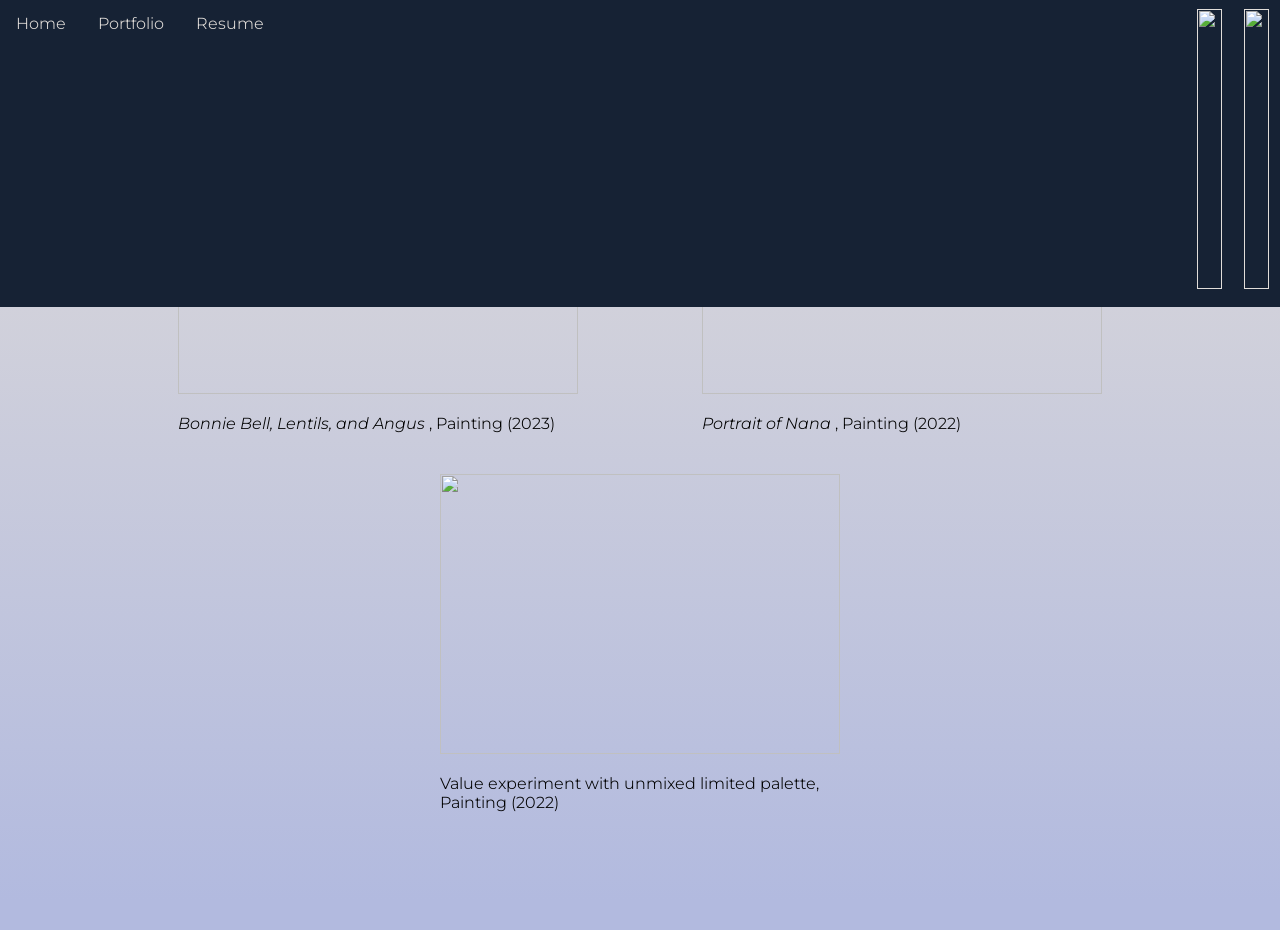
==== artcharacters.html @ 76f78c0a "art gallery? help?" ====
<!DOCTYPE html>
<html>
  <head>
    <meta charset="utf-8" />
    <title>Final Project - About Me</title>
    <link href="style.css" rel="stylesheet" type="text/css" />
    <link href="art.css" rel="stylesheet" type="text/css" />


    <link rel="preconnect" href="https://fonts.googleapis.com">
    <link rel="preconnect" href="https://fonts.gstatic.com" crossorigin>
    <link href="https://fonts.googleapis.com/css2?family=Ibarra+Real+Nova:ital,wght@0,400..700;1,400..700&family=Montserrat:ital,wght@0,100..900;1,100..900&display=swap" rel="stylesheet">

  <style>
    img {
        width: 400px;
        height: 280px;
        object-fit: cover;
        object-position: 25% 15%;
      }
  </style>
   
  </head>
  <body>
    <!-- ⬆⬆⬆⬆ Nav Bar -->
    <ul>
      <li><a href="home.html">Home</a></li>
      <li><a href="index.html">Portfolio</a></li>
      <li><a href="resume.html">Resume</a></li>
      <li style="float: right">
        <a target="_blank" href=""
          ><img
            src="https://www.getfocused.no/wp-content/uploads/2022/09/White-YouTube-Logo-Transparent.png"
            style="width: 25px; margin: -5px"
        /></a>
      </li>
      <li style="float: right">
        <a target="_blank" href=""
          ><img
            src="https://img.icons8.com/win10/512/FFFFFF/instagram-new.png"
            style="width: 25px; margin: -5px"
        /></a>
      </li>
    </ul>

    <!-- ⬇⬇⬇⬇⬇⬇ Main Page Content -->

    <div class="margin">
      <p>hey testing</p>
      <P>HEY HEY HEYY??????</P>
    </div>

    <div class="pagecontent">
      <!--image1 =========================================================== -->
      <div class="pieceandcaption">
        <a
          data-lightbox="gallery"
          data-title="Acrylic paint, canvas on wood plank, 4'' x 11''"
          href="images/2025_WebDevLogo_transpYear.png"
          ><img
            src="images/2025_WebDevLogo_transpYear.png"
            width="400px"
            style="object-position: 25% 35%"
        /></a>
        <p>
          <i>Bonnie Bell, Lentils, and Angus </i>, Painting (2023)
        </p>
      </div>

      <!--image2 =================================================================-->
      <div class="pieceandcaption">
        <a
          href="images/2024_WebDevLogo_transpYear.png.PNG"
          data-lightbox="gallery"
          data-title="Acrylic paint on canvas 20'' x 16''"
          data-gallery="[&quot;https://marketplace.canva.com/EAFA7HcvCvU/1/0/1600w/canva-blue-white-abstract-color-and-style-video-background-5WjVzool7kE.jpg&quot;, &quot;https://tinyurl.com/5eku6nwd&quot;]"
        >
          <img 
            src="images/2024_WebDevLogo_transpYear.png.PNG"
            width="400px"
          />
        </a>
        <p>
          <i>Portrait of Nana </i>, Painting (2022)
        </p>
      </div>

      <!--image3 =-================================================================-->
      <div class="pieceandcaption">
        <a
          data-lightbox="gallery"
          data-title="Acrylic paint on board 4'' x 6''"
          href="images/2023_WebDevLogo_transpYear (1).PNG"
        >
          <img
            src="images/2023_WebDevLogo_transpYear (1).PNG"
            width="400px"
          />
        </a>
        <p>
          Value experiment with unmixed limited palette, Painting (2022)
        </p>
      </div>
    



    <!-- |||||||||||||||||||||||||||||||||||||||||||||||||||||||||||||||||||||||||||||||||||||||||||||||||||||||||||||| -->
    
    <script src="https://ajax.googleapis.com/ajax/libs/jquery/2.1.4/jquery.min.js"></script>
    <script src="index.js"> </script>

    <script>
      $(document).ready(function () {
        $(window).scroll(function () {
          if ($(this).scrollTop() > 27) {
            $(".navbarcontainer").addClass("scrolled");
          } else {
            $(".navbarcontainer").removeClass("scrolled");
          }
        });
      });
      
      const images = [
            "https://www.calliaweb.co.uk/wp-content/uploads/2015/10/600x900.jpg",
            "https://roelfjan.github.io/object-fit-cover/example-images/example1@1200x600.jpg","https://www.calliaweb.co.uk/wp-content/uploads/2015/10/450x300.jpg"
        ];

        let currentIndex = 0;

        const imgElement = document.getElementById("switchImage");

        imgElement.addEventListener("click", function() {
            currentIndex = (currentIndex + 1) % images.length;
            imgElement.src = images[currentIndex];
        });
    </script>


  </body>
</html>
---- style.css ----
/* Styling Only Related To ALL Pages */

body {
  /* padding-top: 30px; */
  margin-left: 0px;

  font-family: "Montserrat", sans-serif;
  font-optical-sizing: auto;
  font-weight: 350;
  font-style: normal;

  min-height: 100vh;
  margin: 0;
  background: linear-gradient(to bottom, rgb(225,221,217) 0%, rgb(178,186,223) 100vh);
  background-repeat: no-repeat;
  background-size: cover;
}
/* ⬆⬆⬆⬆ Nav Bar Styling 
~~~~~ Taken From: 
https://www.w3schools.com/css/css_navbar_horizontal.asp */
ul {
  list-style-type: none;
  margin: 0;
  padding: 0;
  overflow: hidden;
  position: fixed;
  top: 0;
  width: 100%;
  z-index: 999;
  background-color: rgb(22,34,52);
}

li {
  float: left;
}

li a {
  display: block;
  color: rgb(225,221,217);
  text-align: center;
  padding: 14px 16px;
  text-decoration: none;
}

li a:hover:not(.active) {
  color: rgb(178,186,223);
}

.active {
  color:rgb(100,120,235);
}

h1 {
  width: 100%;

  font-family: "Ibarra Real Nova", serif;
  font-optical-sizing: auto;
  font-weight: 100;
  font-style: normal;
}



/*Font CSS========================================================================*/


.ibarra-real-nova {
  font-family: "Ibarra Real Nova", serif;
  font-optical-sizing: auto;
  font-weight: 100;
  font-style: normal;
}

.montserrat {
  font-family: "Montserrat", sans-serif;
  font-optical-sizing: auto;
  font-weight: 100;
  font-style: normal;
}
---- art.css ----
.margin {
  background-color: red;
  margin-top:400px;
    margin: 30px;
    margin-left:60px;
    margin-right: 60px;
}


.pagecontent {
  display: flex;
  align-items: start;
  width: 90%;
  margin: Auto;
  justify-content: space-evenly;
  align-content: space-around;
  flex-wrap: wrap;
}

.pieceandcaption {
  display: flex;
  flex-direction: column;
  align-items: left;
  width: 400px;
  padding: 0px 10px;
  margin-bottom: 25px;
}











/* .image-overlay {
        position: absolute;
        top: 0;
        left: 0;
        width: 100%;
        height: 100%;
        margin: 20px;
        background: rgba(0, 0, 0, 0.6);
        color: white;
        display: flex;
        flex-direction: column;
        align-items: center;
        justify-content: center;
        opacity: 0;
        transition: opacity 0.25s;
      }
      
      .image-overlay:hover {
        opacity: 1;
      }
      
      .image-location {
        font-size: 2em;
        font-weight: bold;
        text-align: center;
      }
      
      .image-camera {
        font-size: 1.2em;
        margin-top: 0.25em;
        text-align: center;
      }
/* vertical photos */
      .image-v {
        position:relative;
        width: 350px;
        height: 500px;
        object-fit: cover;
        margin: 20px;
        
      } */
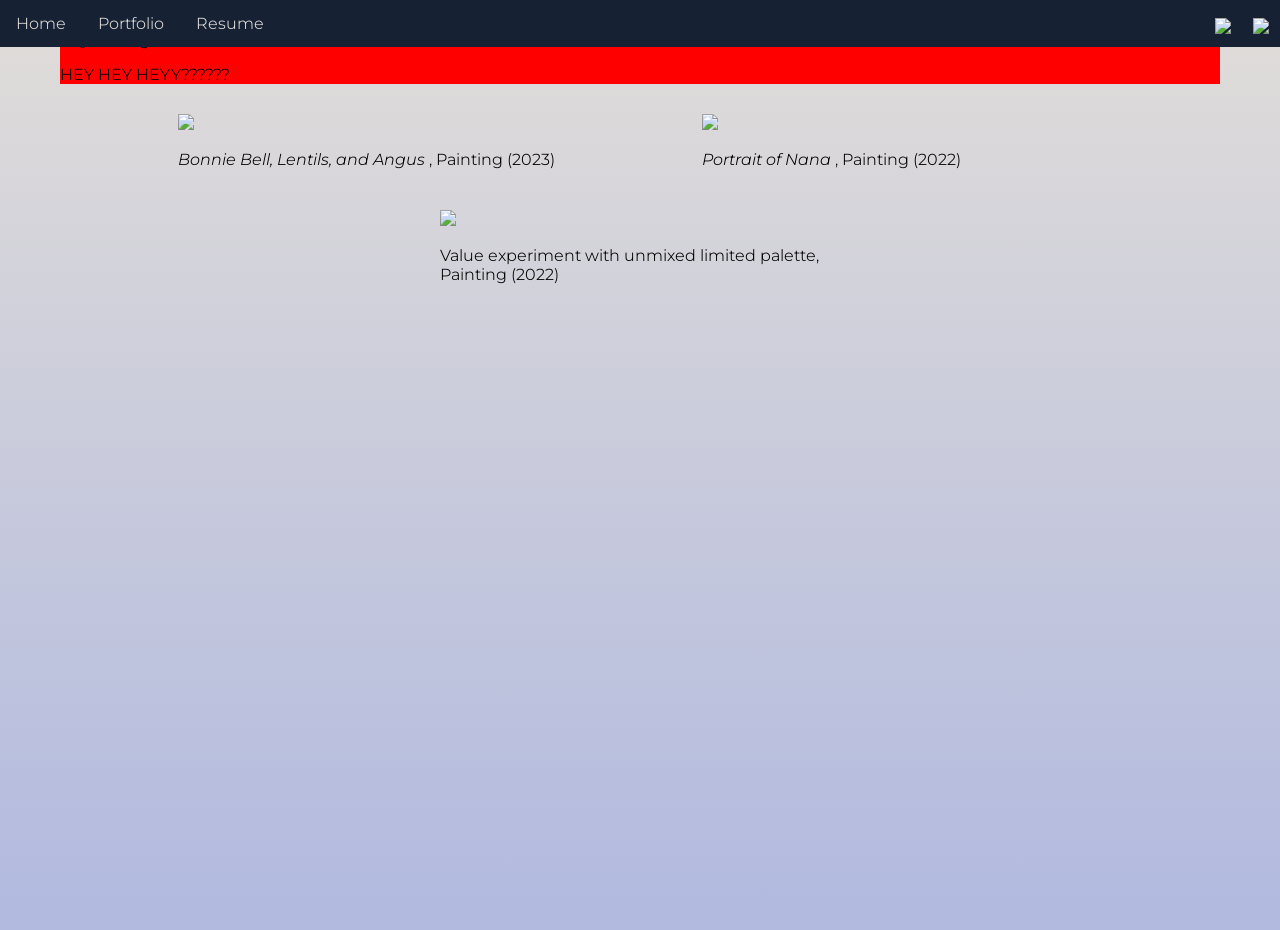
==== commit 4c25063f: "yay" ====
--- a/artcharacters.html
+++ b/artcharacters.html
@@ -12,10 +12,10 @@
     <link href="https://fonts.googleapis.com/css2?family=Ibarra+Real+Nova:ital,wght@0,400..700;1,400..700&family=Montserrat:ital,wght@0,100..900;1,100..900&display=swap" rel="stylesheet">
 
   <style>
-    img {
-        width: 400px;
+    .pieceandcaption img {
+        /* width: 400px;
         height: 280px;
-        object-fit: cover;
+        object-fit: cover; */
         object-position: 25% 15%;
       }
   </style>
@@ -56,12 +56,14 @@
         <a
           data-lightbox="gallery"
           data-title="Acrylic paint, canvas on wood plank, 4'' x 11''"
-          href="images/2025_WebDevLogo_transpYear.png"
-          ><img
-            src="images/2025_WebDevLogo_transpYear.png"
+          href="https://64.media.tumblr.com/fa6d24d025a37bd77cdd30d8d177fd1d/e730a74b8d28fd4f-38/s1280x1920/fa9a7fae6686fca9977bde34ff162b4ea18da15a.jpg"
+          >
+          <img
+            src="https://64.media.tumblr.com/fa6d24d025a37bd77cdd30d8d177fd1d/e730a74b8d28fd4f-38/s1280x1920/fa9a7fae6686fca9977bde34ff162b4ea18da15a.jpg"
             width="400px"
             style="object-position: 25% 35%"
-        /></a>
+          />
+        </a>
         <p>
           <i>Bonnie Bell, Lentils, and Angus </i>, Painting (2023)
         </p>
@@ -70,13 +72,12 @@
       <!--image2 =================================================================-->
       <div class="pieceandcaption">
         <a
-          href="images/2024_WebDevLogo_transpYear.png.PNG"
           data-lightbox="gallery"
           data-title="Acrylic paint on canvas 20'' x 16''"
-          data-gallery="[&quot;https://marketplace.canva.com/EAFA7HcvCvU/1/0/1600w/canva-blue-white-abstract-color-and-style-video-background-5WjVzool7kE.jpg&quot;, &quot;https://tinyurl.com/5eku6nwd&quot;]"
-        >
+          href="https://cdn.mos.cms.futurecdn.net/QgeoBeADN4C4VnrJAxXfmg.jpg"
+          >
           <img 
-            src="images/2024_WebDevLogo_transpYear.png.PNG"
+            src="https://cdn.mos.cms.futurecdn.net/QgeoBeADN4C4VnrJAxXfmg.jpg"
             width="400px"
           />
         </a>
@@ -90,10 +91,10 @@
         <a
           data-lightbox="gallery"
           data-title="Acrylic paint on board 4'' x 6''"
-          href="images/2023_WebDevLogo_transpYear (1).PNG"
+          href="https://static0.thegamerimages.com/wordpress/wp-content/uploads/wm/2025/03/lucanis-is-drinking-coffee-in-treviso-in-dragon-age-veilguard.jpg"
         >
           <img
-            src="images/2023_WebDevLogo_transpYear (1).PNG"
+            src="https://static0.thegamerimages.com/wordpress/wp-content/uploads/wm/2025/03/lucanis-is-drinking-coffee-in-treviso-in-dragon-age-veilguard.jpg"
             width="400px"
           />
         </a>
--- a/art.css
+++ b/art.css
@@ -26,54 +26,203 @@
   margin-bottom: 25px;
 }
 
-
-
-
-
-
-
-
-
-
-
-/* .image-overlay {
-        position: absolute;
-        top: 0;
-        left: 0;
-        width: 100%;
-        height: 100%;
-        margin: 20px;
-        background: rgba(0, 0, 0, 0.6);
-        color: white;
-        display: flex;
-        flex-direction: column;
-        align-items: center;
-        justify-content: center;
-        opacity: 0;
-        transition: opacity 0.25s;
-      }
-      
-      .image-overlay:hover {
-        opacity: 1;
-      }
-      
-      .image-location {
-        font-size: 2em;
-        font-weight: bold;
-        text-align: center;
-      }
-      
-      .image-camera {
-        font-size: 1.2em;
-        margin-top: 0.25em;
-        text-align: center;
-      }
-/* vertical photos */
-      .image-v {
-        position:relative;
-        width: 350px;
-        height: 500px;
-        object-fit: cover;
-        margin: 20px;
-        
-      } */
+body.lb-disable-scrolling {
+  overflow: hidden;
+}
+
+.lightboxOverlay {
+  position: absolute;
+  top: 0;
+  left: 0;
+  z-index: 9999;
+  background-color: black;
+  opacity: 0.8;
+  display: none;
+}
+
+.lightbox {
+  position: absolute;
+  left: 0;
+  width: 100%;
+  z-index: 10000;
+  text-align: center;
+  line-height: 0;
+  font-weight: normal;
+  outline: none;
+}
+
+.lightbox .lb-image {
+  display: block;
+  height: auto;
+  max-width: inherit;
+  max-height: none;
+  border-radius: 3px;
+
+  /* Image border */
+  border: 4px solid #efe9dc;
+}
+
+.lightbox a img {
+  border: none;
+}
+
+.lb-outerContainer {
+  position: relative;
+  width: 250px;
+  height: 250px;
+  margin: 0 auto;
+  border-radius: 4px;
+
+  /* Background color behind image.
+     This is visible during transitions. */
+  background-color: #efe9dc;
+}
+
+.lb-outerContainer:after {
+  content: "";
+  display: table;
+  clear: both;
+}
+
+.lb-loader {
+  position: absolute;
+  top: 43%;
+  left: 0;
+  height: 25%;
+  width: 100%;
+  text-align: center;
+  line-height: 0;
+}
+
+.lb-cancel {
+  display: block;
+  width: 32px;
+  height: 32px;
+  margin: 0 auto;
+  background: url(../images/loading.gif) no-repeat;
+}
+
+.lb-nav {
+  position: absolute;
+  top: 0;
+  left: 0;
+  height: 100%;
+  width: 100%;
+  z-index: 10;
+}
+
+.lb-container > .nav {
+  left: 0;
+}
+
+.lb-nav a {
+  outline: none;
+  background-image: url('[data-uri]');
+}
+
+.lb-prev, .lb-next {
+  height: 100%;
+  cursor: pointer;
+  display: block;
+}
+
+.lb-nav a.lb-prev {
+  width: 34%;
+  left: 0;
+  float: left;
+  background: url(../images/prev.png) left 48% no-repeat;
+  opacity: 0;
+  -webkit-transition: opacity 0.6s;
+  -moz-transition: opacity 0.6s;
+  -o-transition: opacity 0.6s;
+  transition: opacity 0.6s;
+}
+
+.lb-nav a.lb-prev:hover {
+  opacity: 1;
+}
+
+.lb-nav a.lb-next {
+  width: 64%;
+  right: 0;
+  float: right;
+  background: url(../images/next.png) right 48% no-repeat;
+  opacity: 0;
+  -webkit-transition: opacity 0.6s;
+  -moz-transition: opacity 0.6s;
+  -o-transition: opacity 0.6s;
+  transition: opacity 0.6s;
+}
+
+.lb-nav a.lb-next:hover {
+  opacity: 1;
+}
+
+.lb-dataContainer {
+  margin: 0 auto;
+  padding-top: 5px;
+  width: 100%;
+  border-bottom-left-radius: 4px;
+  border-bottom-right-radius: 4px;
+}
+
+.lb-dataContainer:after {
+  content: "";
+  display: table;
+  clear: both;
+}
+
+.lb-data {
+  padding: 0 4px;
+  color: #cccccc;
+}
+
+.lb-data .lb-details {
+  width: 85%;
+  float: left;
+  text-align: left;
+  line-height: 1.1em;
+}
+
+.lb-data .lb-caption {
+  font-size: 15px;
+  font-weight: bold;
+  color:#efe9dc;
+  font-family:lous,sans-serif;
+  line-height: 1em;
+}
+
+.lb-data .lb-caption a {
+  color: #44aaee;
+}
+
+.lb-data .lb-number {
+  display: block;
+  clear: left;
+  color:#2e8c8b;
+  padding-bottom: 1em;
+  font-size: 12px;
+  font-family: opensans, sans-serif;
+}
+
+.lb-data .lb-close {
+  display: block;
+  float: right;
+  width: 30px;
+  height: 30px;
+  background: url(../images/close.png) top right no-repeat;
+  text-align: right;
+  outline: none;
+  opacity: 0.7;
+  -webkit-transition: opacity 0.2s;
+  -moz-transition: opacity 0.2s;
+  -o-transition: opacity 0.2s;
+  transition: opacity 0.2s;
+}
+
+.lb-data .lb-close:hover {
+  cursor: pointer;
+  opacity: 1;
+}
+
+
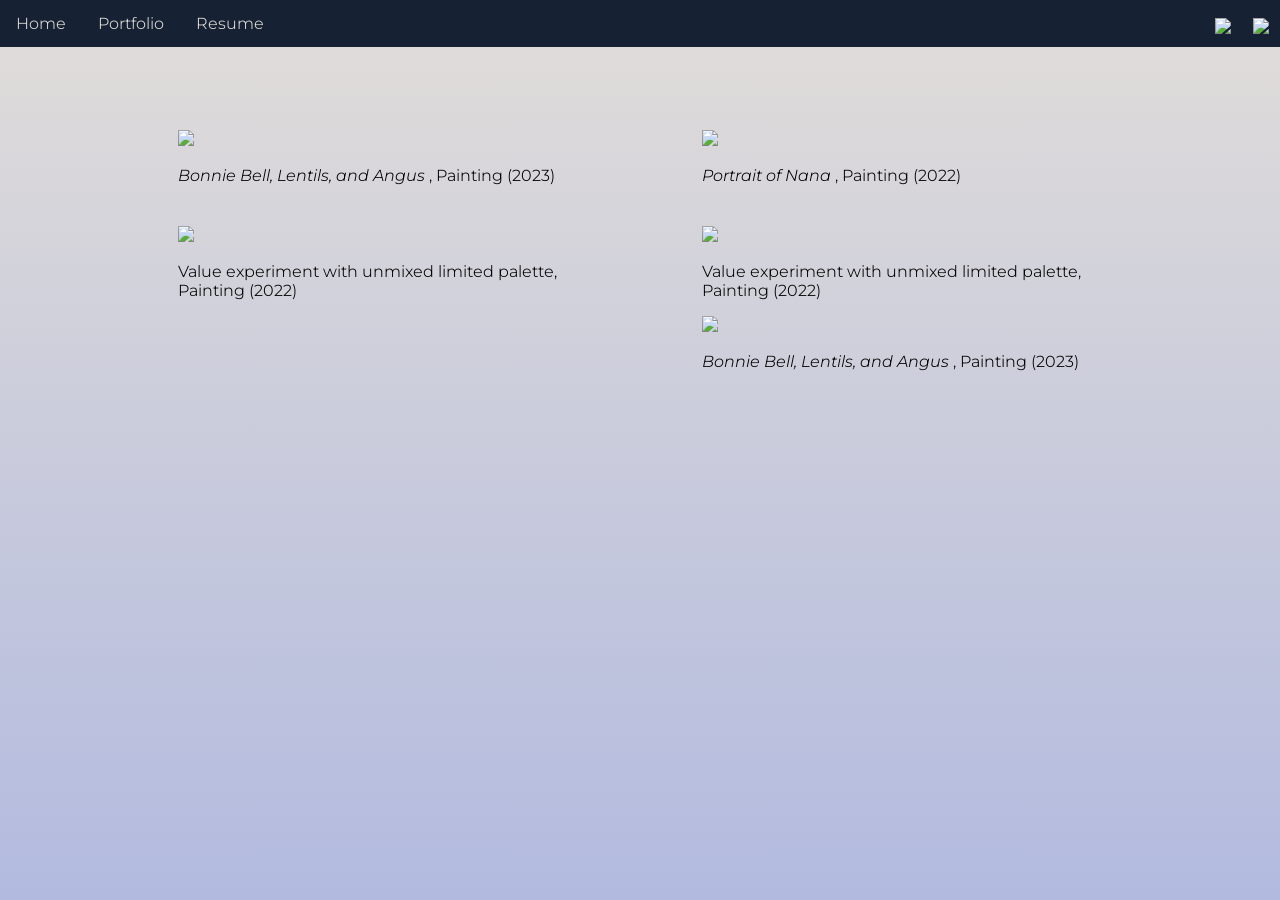
==== commit cb50487d: "now I gotta import all the images" ====
--- a/artcharacters.html
+++ b/artcharacters.html
@@ -12,12 +12,7 @@
     <link href="https://fonts.googleapis.com/css2?family=Ibarra+Real+Nova:ital,wght@0,400..700;1,400..700&family=Montserrat:ital,wght@0,100..900;1,100..900&display=swap" rel="stylesheet">
 
   <style>
-    .pieceandcaption img {
-        /* width: 400px;
-        height: 280px;
-        object-fit: cover; */
-        object-position: 25% 15%;
-      }
+    
   </style>
    
   </head>
@@ -45,98 +40,100 @@
 
     <!-- ⬇⬇⬇⬇⬇⬇ Main Page Content -->
 
-    <div class="margin">
-      <p>hey testing</p>
-      <P>HEY HEY HEYY??????</P>
-    </div>
 
-    <div class="pagecontent">
-      <!--image1 =========================================================== -->
-      <div class="pieceandcaption">
-        <a
-          data-lightbox="gallery"
-          data-title="Acrylic paint, canvas on wood plank, 4'' x 11''"
-          href="https://64.media.tumblr.com/fa6d24d025a37bd77cdd30d8d177fd1d/e730a74b8d28fd4f-38/s1280x1920/fa9a7fae6686fca9977bde34ff162b4ea18da15a.jpg"
+    <div style="padding-top:60px">
+
+      <div class="pagecontent">
+        <!-- collum 1 =========================================================== -->
+        <div class="pieceandcaption">
+          <a
+            data-lightbox="gallery"
+            data-title="Acrylic paint, canvas on wood plank, 4'' x 11''"
+            href="https://64.media.tumblr.com/fa6d24d025a37bd77cdd30d8d177fd1d/e730a74b8d28fd4f-38/s1280x1920/fa9a7fae6686fca9977bde34ff162b4ea18da15a.jpg"
+            >
+            <img
+              src="https://64.media.tumblr.com/fa6d24d025a37bd77cdd30d8d177fd1d/e730a74b8d28fd4f-38/s1280x1920/fa9a7fae6686fca9977bde34ff162b4ea18da15a.jpg"
+              width="400px"
+              style="object-position: 25% 35%"
+            />
+          </a>
+          <p>
+            <i>Bonnie Bell, Lentils, and Angus </i>, Painting (2023)
+          </p>
+        </div>
+
+        <!-- collum 2 =================================================================-->
+        <div class="pieceandcaption">
+          <a
+            data-lightbox="gallery"
+            data-title="Acrylic paint on canvas 20'' x 16''"
+            href="https://cdn.mos.cms.futurecdn.net/QgeoBeADN4C4VnrJAxXfmg.jpg"
+            >
+            <img 
+              src="https://cdn.mos.cms.futurecdn.net/QgeoBeADN4C4VnrJAxXfmg.jpg"
+              width="400px"
+            />
+          </a>
+          <p>
+            <i>Portrait of Nana </i>, Painting (2022)
+          </p>
+        </div>
+
+        <!-- collum 3 =================================================================-->
+        <div class="pieceandcaption">
+          <a
+            data-lightbox="gallery"
+            data-title="Acrylic paint on board 4'' x 6''"
+            href="https://static0.thegamerimages.com/wordpress/wp-content/uploads/wm/2025/03/lucanis-is-drinking-coffee-in-treviso-in-dragon-age-veilguard.jpg"
           >
-          <img
-            src="https://64.media.tumblr.com/fa6d24d025a37bd77cdd30d8d177fd1d/e730a74b8d28fd4f-38/s1280x1920/fa9a7fae6686fca9977bde34ff162b4ea18da15a.jpg"
-            width="400px"
-            style="object-position: 25% 35%"
-          />
-        </a>
-        <p>
-          <i>Bonnie Bell, Lentils, and Angus </i>, Painting (2023)
-        </p>
+            <img
+              src="https://static0.thegamerimages.com/wordpress/wp-content/uploads/wm/2025/03/lucanis-is-drinking-coffee-in-treviso-in-dragon-age-veilguard.jpg"
+              width="400px"
+            />
+          </a>
+          <p>
+            Value experiment with unmixed limited palette, Painting (2022)
+          </p>
+        </div>
+
+        <!-- collum 4 =================================================================-->
+        <div class="pieceandcaption">
+          <a
+            data-lightbox="gallery"
+            data-title="Acrylic paint on board 4'' x 6''"
+            href="https://static0.thegamerimages.com/wordpress/wp-content/uploads/wm/2025/03/lucanis-is-drinking-coffee-in-treviso-in-dragon-age-veilguard.jpg"
+          >
+            <img
+              src="https://static0.thegamerimages.com/wordpress/wp-content/uploads/wm/2025/03/lucanis-is-drinking-coffee-in-treviso-in-dragon-age-veilguard.jpg"
+              width="400px"
+            />
+          </a>
+          <p>
+            Value experiment with unmixed limited palette, Painting (2022)
+          </p>
+
+          <a
+            data-lightbox="gallery"
+            data-title="Acrylic paint, canvas on wood plank, 4'' x 11''"
+            href="https://64.media.tumblr.com/fa6d24d025a37bd77cdd30d8d177fd1d/e730a74b8d28fd4f-38/s1280x1920/fa9a7fae6686fca9977bde34ff162b4ea18da15a.jpg"
+            >
+            <img
+              src="https://64.media.tumblr.com/fa6d24d025a37bd77cdd30d8d177fd1d/e730a74b8d28fd4f-38/s1280x1920/fa9a7fae6686fca9977bde34ff162b4ea18da15a.jpg"
+              width="400px"
+              style="object-position: 25% 35%"
+            />
+          </a>
+          <p>
+            <i>Bonnie Bell, Lentils, and Angus </i>, Painting (2023)
+          </p>
+        </div>
+
+
       </div>
 
-      <!--image2 =================================================================-->
-      <div class="pieceandcaption">
-        <a
-          data-lightbox="gallery"
-          data-title="Acrylic paint on canvas 20'' x 16''"
-          href="https://cdn.mos.cms.futurecdn.net/QgeoBeADN4C4VnrJAxXfmg.jpg"
-          >
-          <img 
-            src="https://cdn.mos.cms.futurecdn.net/QgeoBeADN4C4VnrJAxXfmg.jpg"
-            width="400px"
-          />
-        </a>
-        <p>
-          <i>Portrait of Nana </i>, Painting (2022)
-        </p>
-      </div>
-
-      <!--image3 =-================================================================-->
-      <div class="pieceandcaption">
-        <a
-          data-lightbox="gallery"
-          data-title="Acrylic paint on board 4'' x 6''"
-          href="https://static0.thegamerimages.com/wordpress/wp-content/uploads/wm/2025/03/lucanis-is-drinking-coffee-in-treviso-in-dragon-age-veilguard.jpg"
-        >
-          <img
-            src="https://static0.thegamerimages.com/wordpress/wp-content/uploads/wm/2025/03/lucanis-is-drinking-coffee-in-treviso-in-dragon-age-veilguard.jpg"
-            width="400px"
-          />
-        </a>
-        <p>
-          Value experiment with unmixed limited palette, Painting (2022)
-        </p>
-      </div>
-    
-
-
-
-    <!-- |||||||||||||||||||||||||||||||||||||||||||||||||||||||||||||||||||||||||||||||||||||||||||||||||||||||||||||| -->
     
     <script src="https://ajax.googleapis.com/ajax/libs/jquery/2.1.4/jquery.min.js"></script>
     <script src="index.js"> </script>
 
-    <script>
-      $(document).ready(function () {
-        $(window).scroll(function () {
-          if ($(this).scrollTop() > 27) {
-            $(".navbarcontainer").addClass("scrolled");
-          } else {
-            $(".navbarcontainer").removeClass("scrolled");
-          }
-        });
-      });
-      
-      const images = [
-            "https://www.calliaweb.co.uk/wp-content/uploads/2015/10/600x900.jpg",
-            "https://roelfjan.github.io/object-fit-cover/example-images/example1@1200x600.jpg","https://www.calliaweb.co.uk/wp-content/uploads/2015/10/450x300.jpg"
-        ];
-
-        let currentIndex = 0;
-
-        const imgElement = document.getElementById("switchImage");
-
-        imgElement.addEventListener("click", function() {
-            currentIndex = (currentIndex + 1) % images.length;
-            imgElement.src = images[currentIndex];
-        });
-    </script>
-
-
   </body>
 </html>
--- a/art.css
+++ b/art.css
@@ -1,10 +1,3 @@
-.margin {
-  background-color: red;
-  margin-top:400px;
-    margin: 30px;
-    margin-left:60px;
-    margin-right: 60px;
-}
 
 
 .pagecontent {
@@ -12,6 +5,7 @@
   align-items: start;
   width: 90%;
   margin: Auto;
+  margin-top:70px;
   justify-content: space-evenly;
   align-content: space-around;
   flex-wrap: wrap;
@@ -225,4 +219,9 @@
   opacity: 1;
 }
 
-
+.pieceandcaption img {
+        /* width: 400px;
+        height: 280px;
+        object-fit: cover; */
+        object-position: 25% 15%;
+      }
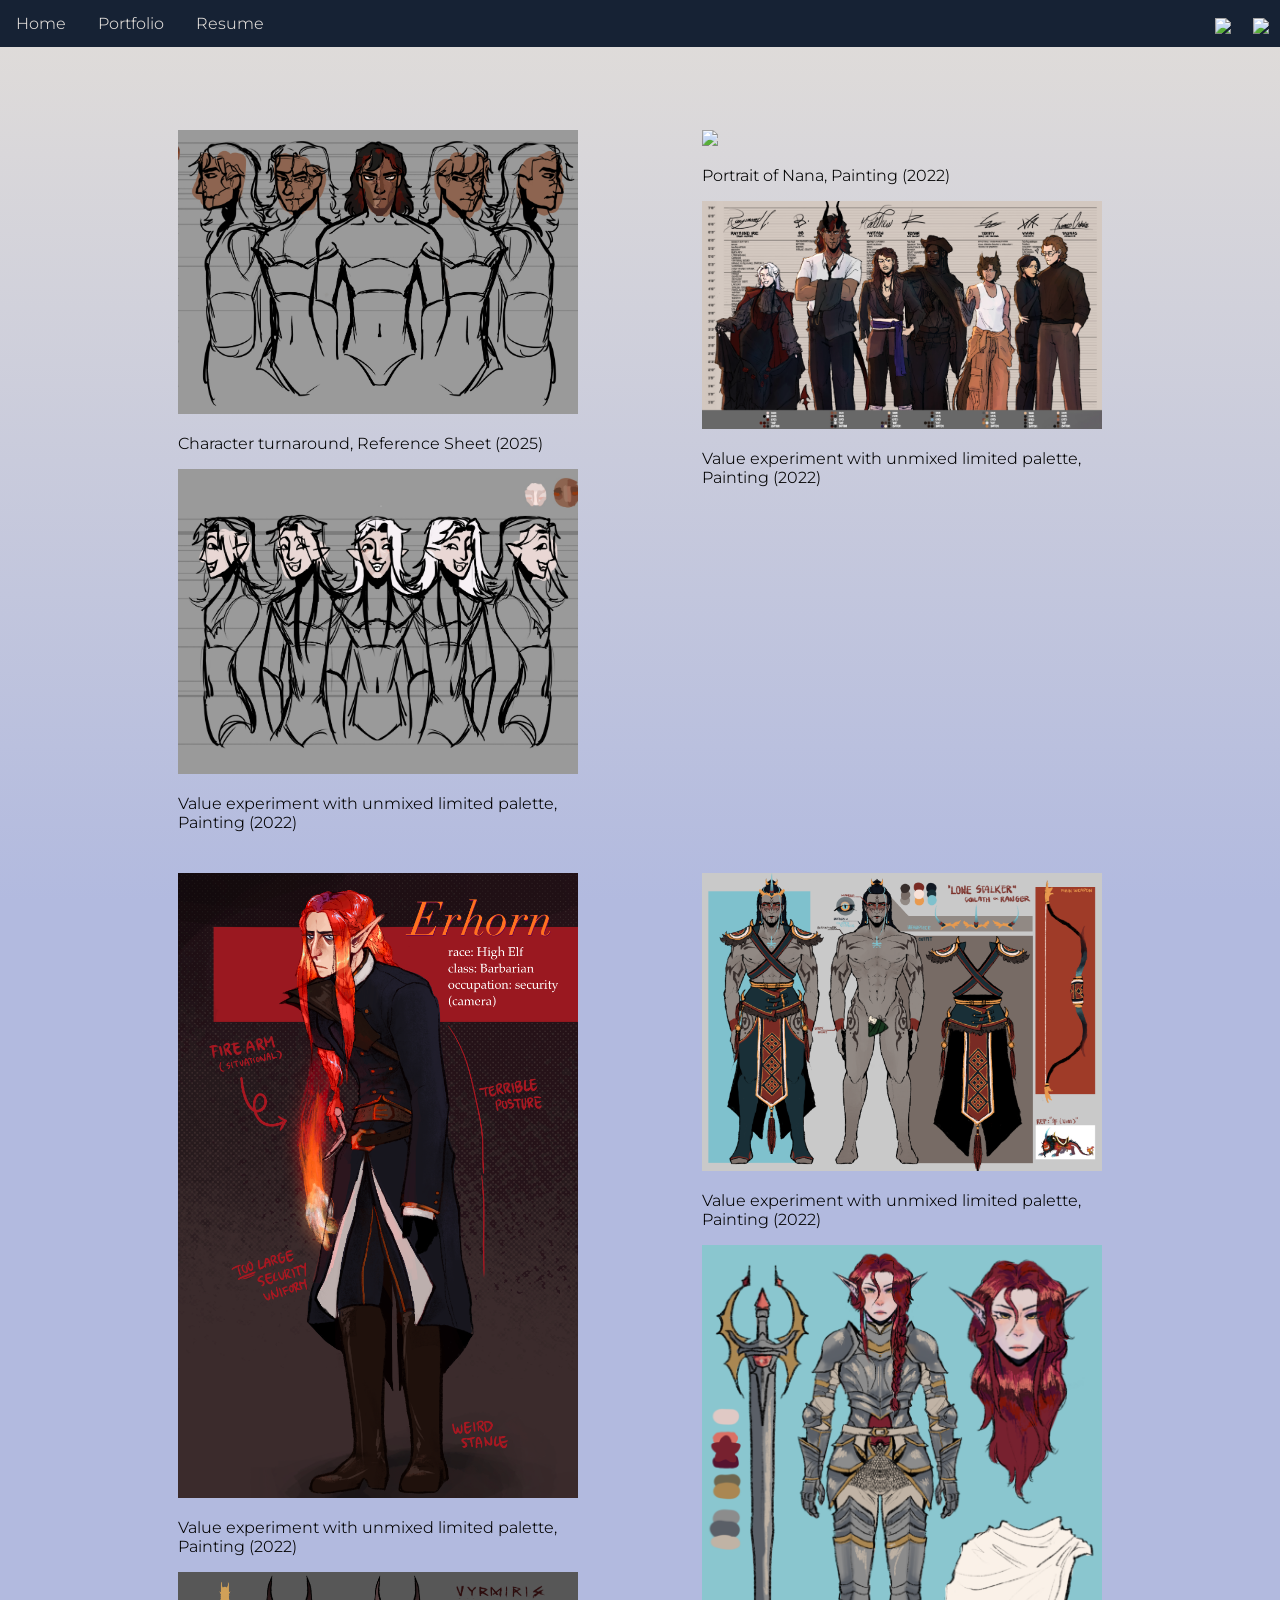
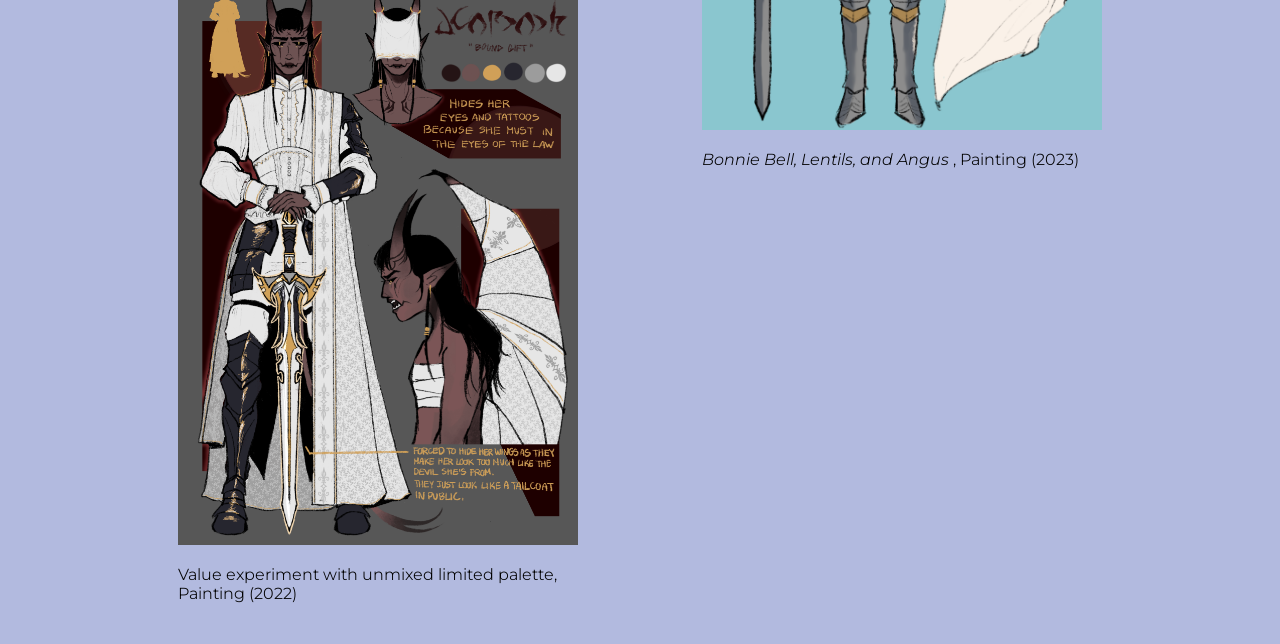
==== commit eafaad5b: "okay wait i need mroe images" ====
--- a/artcharacters.html
+++ b/artcharacters.html
@@ -49,34 +49,63 @@
           <a
             data-lightbox="gallery"
             data-title="Acrylic paint, canvas on wood plank, 4'' x 11''"
-            href="https://64.media.tumblr.com/fa6d24d025a37bd77cdd30d8d177fd1d/e730a74b8d28fd4f-38/s1280x1920/fa9a7fae6686fca9977bde34ff162b4ea18da15a.jpg"
+            href="images/BBturnaround.jpeg"
             >
             <img
-              src="https://64.media.tumblr.com/fa6d24d025a37bd77cdd30d8d177fd1d/e730a74b8d28fd4f-38/s1280x1920/fa9a7fae6686fca9977bde34ff162b4ea18da15a.jpg"
-              width="400px"
-              style="object-position: 25% 35%"
+              src="images/BBturnaround.jpeg"
             />
           </a>
           <p>
-            <i>Bonnie Bell, Lentils, and Angus </i>, Painting (2023)
+            Character turnaround, Reference Sheet (2025)
           </p>
+
+          <a
+            data-lightbox="gallery"
+            data-title="Acrylic paint on board 4'' x 6''"
+            href="images/rayTurnaround.jpeg"
+          >
+            <img
+              src="images/rayTurnaround.jpeg"
+            />
+          </a>
+          <p>
+            Value experiment with unmixed limited palette, Painting (2022)
+          </p>
+
         </div>
+
+
+          
 
         <!-- collum 2 =================================================================-->
         <div class="pieceandcaption">
           <a
             data-lightbox="gallery"
             data-title="Acrylic paint on canvas 20'' x 16''"
-            href="https://cdn.mos.cms.futurecdn.net/QgeoBeADN4C4VnrJAxXfmg.jpg"
+            href="images/bird.png"
             >
             <img 
-              src="https://cdn.mos.cms.futurecdn.net/QgeoBeADN4C4VnrJAxXfmg.jpg"
-              width="400px"
+              src="images/bird.png"
             />
           </a>
           <p>
-            <i>Portrait of Nana </i>, Painting (2022)
+            Portrait of Nana, Painting (2022)
           </p>
+
+
+          <a
+            data-lightbox="gallery"
+            data-title="Acrylic paint on board 4'' x 6''"
+            href="images/RFlineup.png"
+          >
+            <img
+              src="images/RFlineup.png"
+            />
+          </a>
+          <p>
+            Value experiment with unmixed limited palette, Painting (2022)
+          </p>
+
         </div>
 
         <!-- collum 3 =================================================================-->
@@ -84,16 +113,29 @@
           <a
             data-lightbox="gallery"
             data-title="Acrylic paint on board 4'' x 6''"
-            href="https://static0.thegamerimages.com/wordpress/wp-content/uploads/wm/2025/03/lucanis-is-drinking-coffee-in-treviso-in-dragon-age-veilguard.jpg"
+            href="images/erhorn.png"
           >
             <img
-              src="https://static0.thegamerimages.com/wordpress/wp-content/uploads/wm/2025/03/lucanis-is-drinking-coffee-in-treviso-in-dragon-age-veilguard.jpg"
-              width="400px"
+              src="images/erhorn.png"
             />
           </a>
           <p>
             Value experiment with unmixed limited palette, Painting (2022)
           </p>
+          
+          <a
+            data-lightbox="gallery"
+            data-title="Acrylic paint on board 4'' x 6''"
+            href="images/vymiris.png"
+          >
+            <img
+              src="images/vymiris.png"
+            />
+          </a>
+          <p>
+            Value experiment with unmixed limited palette, Painting (2022)
+          </p>
+          
         </div>
 
         <!-- collum 4 =================================================================-->
@@ -101,11 +143,10 @@
           <a
             data-lightbox="gallery"
             data-title="Acrylic paint on board 4'' x 6''"
-            href="https://static0.thegamerimages.com/wordpress/wp-content/uploads/wm/2025/03/lucanis-is-drinking-coffee-in-treviso-in-dragon-age-veilguard.jpg"
-          >
+            href="images/lonestalker.png"
+            >
             <img
-              src="https://static0.thegamerimages.com/wordpress/wp-content/uploads/wm/2025/03/lucanis-is-drinking-coffee-in-treviso-in-dragon-age-veilguard.jpg"
-              width="400px"
+              src="images/lonestalker.png"
             />
           </a>
           <p>
@@ -115,12 +156,10 @@
           <a
             data-lightbox="gallery"
             data-title="Acrylic paint, canvas on wood plank, 4'' x 11''"
-            href="https://64.media.tumblr.com/fa6d24d025a37bd77cdd30d8d177fd1d/e730a74b8d28fd4f-38/s1280x1920/fa9a7fae6686fca9977bde34ff162b4ea18da15a.jpg"
+            href="images/luvi.png"
             >
             <img
-              src="https://64.media.tumblr.com/fa6d24d025a37bd77cdd30d8d177fd1d/e730a74b8d28fd4f-38/s1280x1920/fa9a7fae6686fca9977bde34ff162b4ea18da15a.jpg"
-              width="400px"
-              style="object-position: 25% 35%"
+              src="images/luvi.png"
             />
           </a>
           <p>
@@ -133,6 +172,7 @@
 
     
     <script src="https://ajax.googleapis.com/ajax/libs/jquery/2.1.4/jquery.min.js"></script>
+    <script src="lightbox.min.js"> </script>
     <script src="index.js"> </script>
 
   </body>
--- a/art.css
+++ b/art.css
@@ -18,6 +18,10 @@
   width: 400px;
   padding: 0px 10px;
   margin-bottom: 25px;
+}
+
+.pieceandcaption img{
+  width: 400px;
 }
 
 body.lb-disable-scrolling {
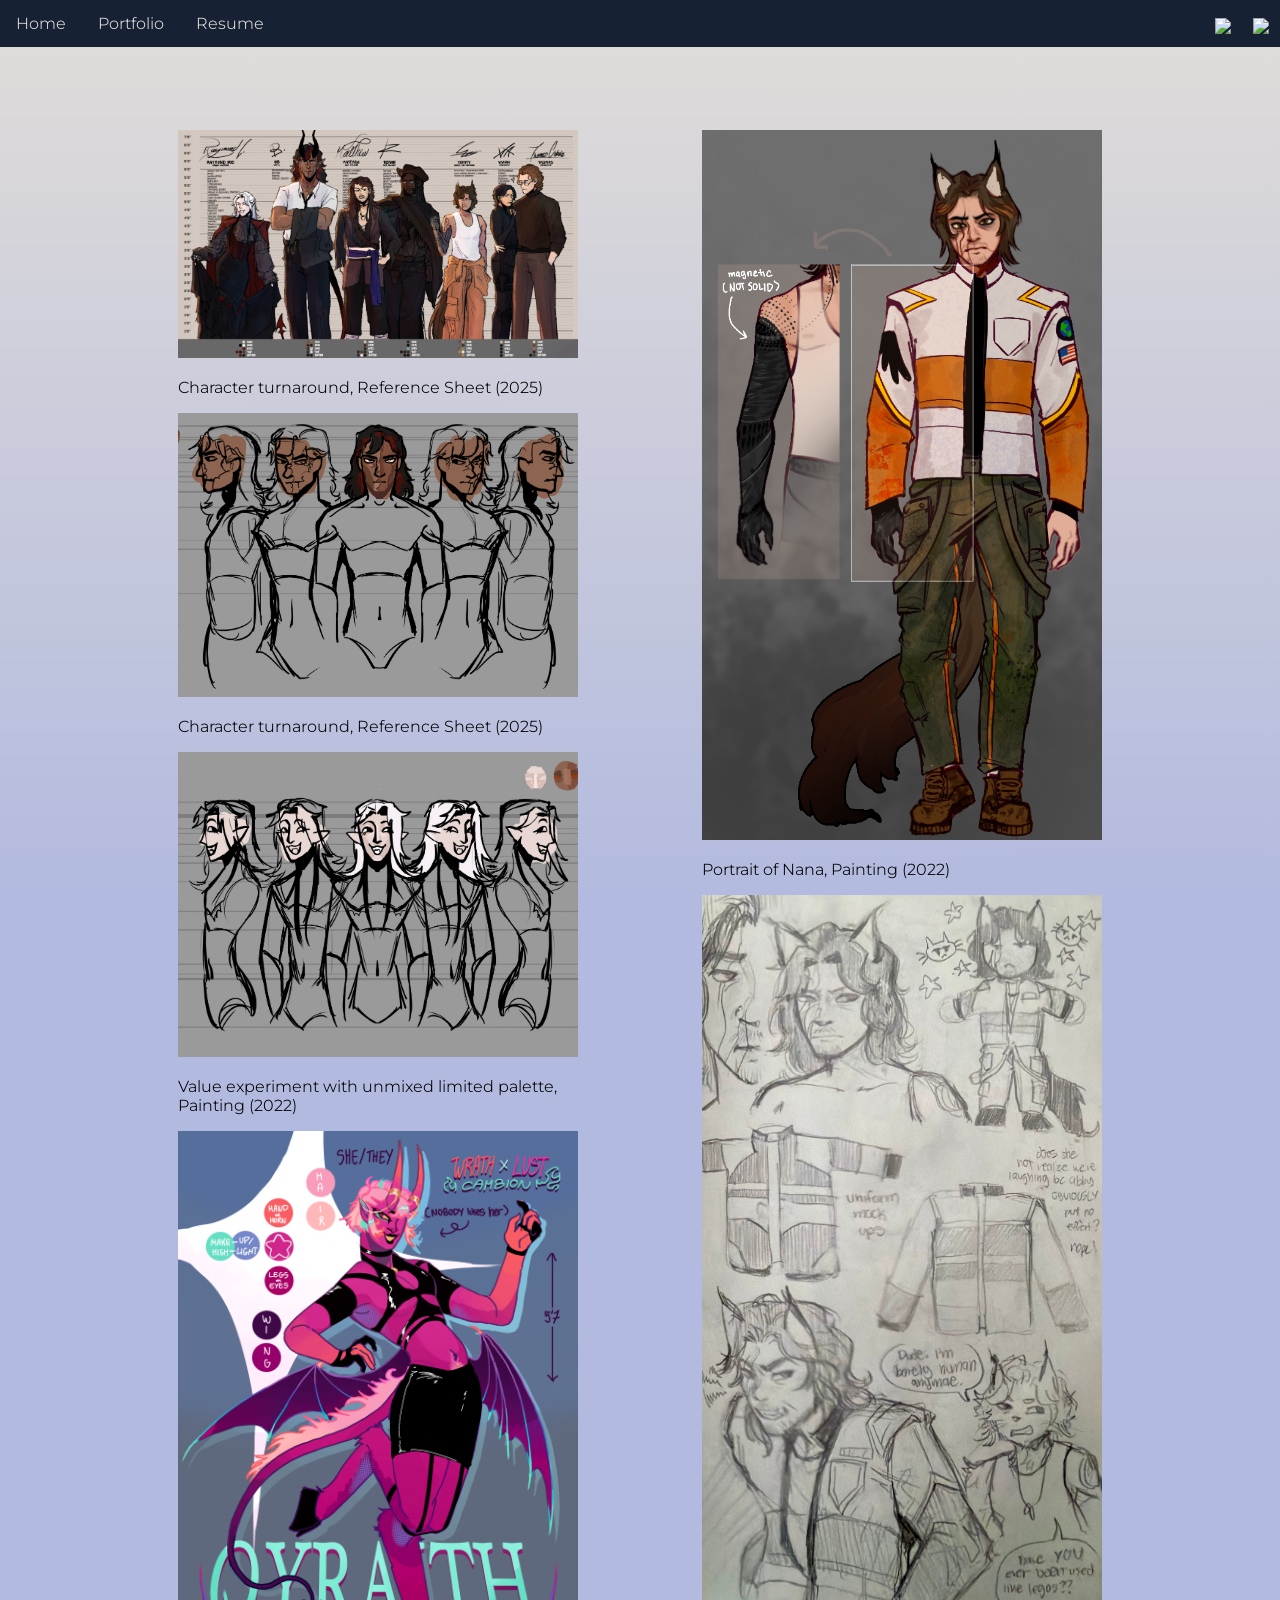
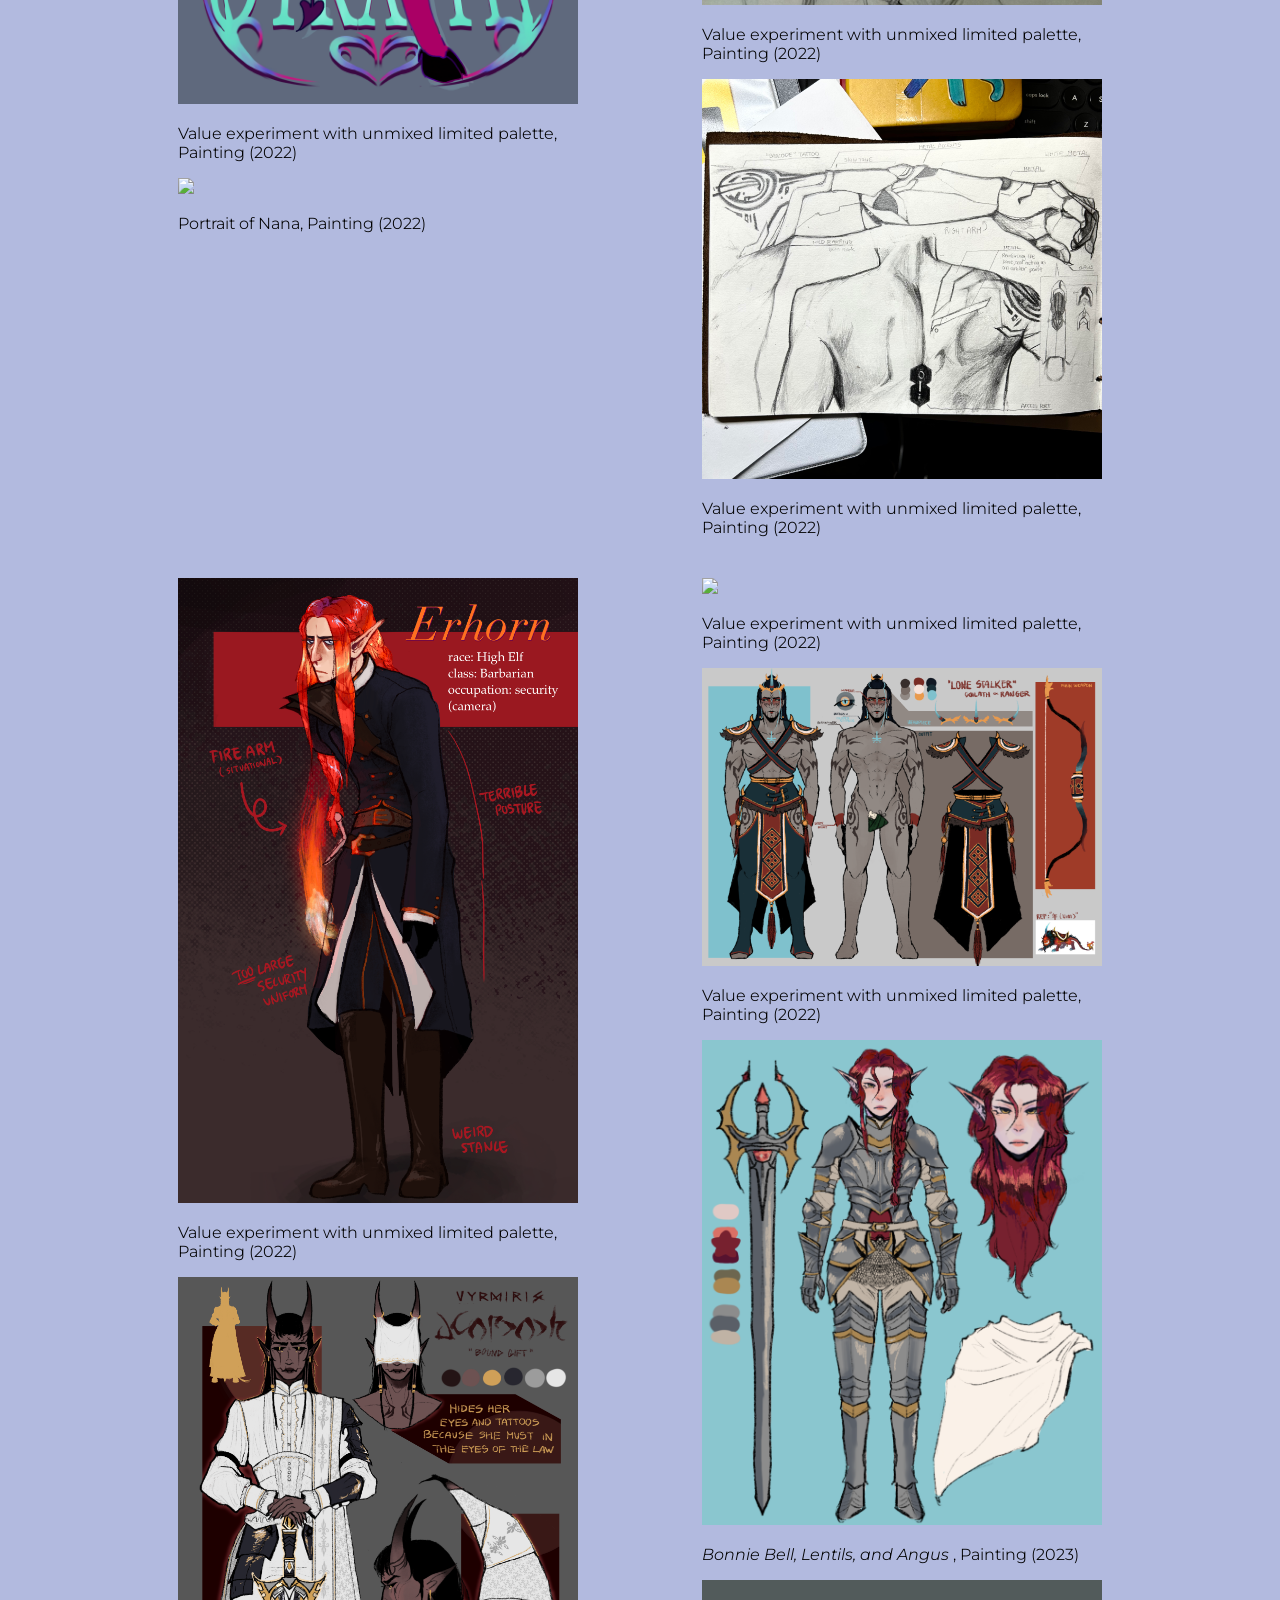
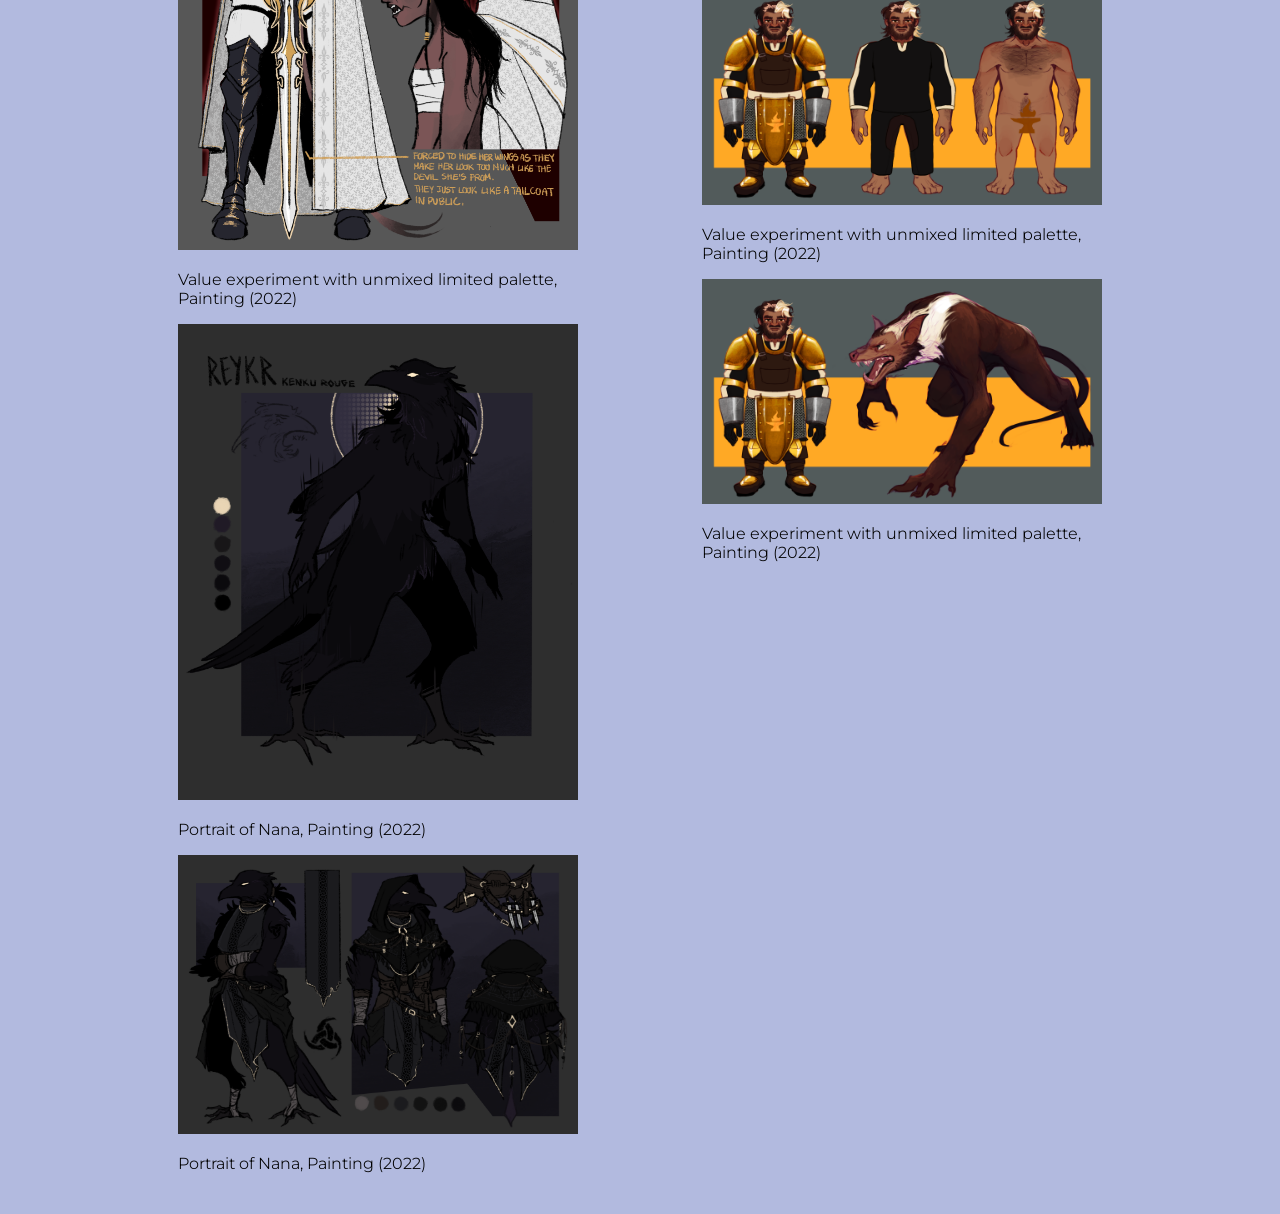
==== commit 5f9d66c6: "OKAY JUST DO IT" ====
--- a/artcharacters.html
+++ b/artcharacters.html
@@ -12,7 +12,9 @@
     <link href="https://fonts.googleapis.com/css2?family=Ibarra+Real+Nova:ital,wght@0,400..700;1,400..700&family=Montserrat:ital,wght@0,100..900;1,100..900&display=swap" rel="stylesheet">
 
   <style>
-    
+    .pieceandcaption img{
+      width: 400px;
+    }
   </style>
    
   </head>
@@ -49,125 +51,254 @@
           <a
             data-lightbox="gallery"
             data-title="Acrylic paint, canvas on wood plank, 4'' x 11''"
-            href="images/BBturnaround.jpeg"
-            >
-            <img
-              src="images/BBturnaround.jpeg"
+            href="characters/RFlineup.png"
+            >
+            <img
+              src="characters/RFlineup.png"
             />
           </a>
           <p>
             Character turnaround, Reference Sheet (2025)
           </p>
-
-          <a
-            data-lightbox="gallery"
-            data-title="Acrylic paint on board 4'' x 6''"
-            href="images/rayTurnaround.jpeg"
-          >
-            <img
-              src="images/rayTurnaround.jpeg"
-            />
-          </a>
-          <p>
-            Value experiment with unmixed limited palette, Painting (2022)
-          </p>
+          <!-- --------- -->
+          <a
+            data-lightbox="gallery"
+            data-title="Acrylic paint, canvas on wood plank, 4'' x 11''"
+            href="characters/BBturnaround.jpeg"
+            >
+            <img
+              src="characters/BBturnaround.jpeg"
+            />
+          </a>
+          <p>
+            Character turnaround, Reference Sheet (2025)
+          </p>
+          <!-- --------- -->
+          <a
+            data-lightbox="gallery"
+            data-title="Acrylic paint on board 4'' x 6''"
+            href="characters/rayTurnaround.jpeg"
+          >
+            <img
+              src="characters/rayTurnaround.jpeg"
+            />
+          </a>
+          <p>
+            Value experiment with unmixed limited palette, Painting (2022)
+          </p>
+          <!-- --------- -->
+          <a
+            data-lightbox="gallery"
+            data-title="Acrylic paint on board 4'' x 6''"
+            href="characters/qyraith.png"
+          >
+            <img
+              src="characters/qyraith.png"
+            />
+          </a>
+          <p>
+            Value experiment with unmixed limited palette, Painting (2022)
+          </p>
+          <a
+            data-lightbox="gallery"
+            data-title="Acrylic paint on canvas 20'' x 16''"
+            href="characters/bird.png"
+            >
+            <img 
+              src="characters/bird.png"
+            />
+          </a>
+          <p>
+            Portrait of Nana, Painting (2022)
+          </p>
+          <!-- --------- -->
+
+
+
+
+
 
         </div>
-
-
-          
-
         <!-- collum 2 =================================================================-->
         <div class="pieceandcaption">
           <a
             data-lightbox="gallery"
             data-title="Acrylic paint on canvas 20'' x 16''"
-            href="images/bird.png"
+            href="characters/tommy.png"
             >
             <img 
-              src="images/bird.png"
+              src="characters/tommy.png"
             />
           </a>
           <p>
             Portrait of Nana, Painting (2022)
           </p>
-
-
-          <a
-            data-lightbox="gallery"
-            data-title="Acrylic paint on board 4'' x 6''"
-            href="images/RFlineup.png"
-          >
-            <img
-              src="images/RFlineup.png"
-            />
-          </a>
-          <p>
-            Value experiment with unmixed limited palette, Painting (2022)
-          </p>
+          <!-- --------- -->
+          <a
+            data-lightbox="gallery"
+            data-title="Acrylic paint on board 4'' x 6''"
+            href="characters/tommypaper.jpeg"
+          >
+            <img
+              src="characters/tommypaper.jpeg"
+            />
+          </a>
+          <p>
+            Value experiment with unmixed limited palette, Painting (2022)
+          </p>
+          <!-- --------- -->
+          <a
+            data-lightbox="gallery"
+            data-title="Acrylic paint on board 4'' x 6''"
+            href="characters/tommypaper3.jpeg"
+          >
+            <img
+              src="characters/tommypaper3.jpeg"
+            />
+          </a>
+          <p>
+            Value experiment with unmixed limited palette, Painting (2022)
+          </p>
+          
+
+
+
+
+
 
         </div>
-
         <!-- collum 3 =================================================================-->
         <div class="pieceandcaption">
           <a
             data-lightbox="gallery"
             data-title="Acrylic paint on board 4'' x 6''"
-            href="images/erhorn.png"
-          >
-            <img
-              src="images/erhorn.png"
-            />
-          </a>
-          <p>
-            Value experiment with unmixed limited palette, Painting (2022)
-          </p>
-          
-          <a
-            data-lightbox="gallery"
-            data-title="Acrylic paint on board 4'' x 6''"
-            href="images/vymiris.png"
-          >
-            <img
-              src="images/vymiris.png"
-            />
-          </a>
-          <p>
-            Value experiment with unmixed limited palette, Painting (2022)
-          </p>
-          
+            href="characters/erhorn.png"
+          >
+            <img
+              src="characters/erhorn.png"
+            />
+          </a>
+          <p>
+            Value experiment with unmixed limited palette, Painting (2022)
+          </p>
+          <!-- --------- -->
+          <a
+            data-lightbox="gallery"
+            data-title="Acrylic paint on board 4'' x 6''"
+            href="characters/vymiris.png"
+          >
+            <img
+              src="characters/vymiris.png"
+            />
+          </a>
+          <p>
+            Value experiment with unmixed limited palette, Painting (2022)
+          </p>
+          <!-- --------- -->
+          <a
+            data-lightbox="gallery"
+            data-title="Acrylic paint on canvas 20'' x 16''"
+            href="characters/ryker.png"
+            >
+            <img 
+              src="characters/ryker.png"
+            />
+          </a>
+          <p>
+            Portrait of Nana, Painting (2022)
+          </p>
+          <!-- --------- -->
+          <a
+            data-lightbox="gallery"
+            data-title="Acrylic paint on canvas 20'' x 16''"
+            href="characters/ryker2.png"
+            >
+            <img 
+              src="characters/ryker2.png"
+            />
+          </a>
+          <p>
+            Portrait of Nana, Painting (2022)
+          </p>
+
+
+
+
+
+
+
         </div>
-
         <!-- collum 4 =================================================================-->
         <div class="pieceandcaption">
           <a
             data-lightbox="gallery"
             data-title="Acrylic paint on board 4'' x 6''"
-            href="images/lonestalker.png"
-            >
-            <img
-              src="images/lonestalker.png"
-            />
-          </a>
-          <p>
-            Value experiment with unmixed limited palette, Painting (2022)
-          </p>
-
+            href="characters/caligo.png"
+          >
+            <img
+              src="characters/caligo.png"
+            />
+          </a>
+          <p>
+            Value experiment with unmixed limited palette, Painting (2022)
+          </p>
+          <!-- --------- -->
+          <a
+            data-lightbox="gallery"
+            data-title="Acrylic paint on board 4'' x 6''"
+            href="characters/lonestalker.png"
+            >
+            <img
+              src="characters/lonestalker.png"
+            />
+          </a>
+          <p>
+            Value experiment with unmixed limited palette, Painting (2022)
+          </p>
+          <!-- --------- -->
           <a
             data-lightbox="gallery"
             data-title="Acrylic paint, canvas on wood plank, 4'' x 11''"
-            href="images/luvi.png"
-            >
-            <img
-              src="images/luvi.png"
+            href="characters/luvi.png"
+            >
+            <img
+              src="characters/luvi.png"
             />
           </a>
           <p>
             <i>Bonnie Bell, Lentils, and Angus </i>, Painting (2023)
           </p>
+          <!-- --------- -->
+          <a
+            data-lightbox="gallery"
+            data-title="Acrylic paint on board 4'' x 6''"
+            href="characters/hjolmek2.png"
+          >
+            <img
+              src="characters/hjolmek2.png"
+            />
+          </a>
+          <p>
+            Value experiment with unmixed limited palette, Painting (2022)
+          </p>
+          <!-- --------- -->
+          <a
+            data-lightbox="gallery"
+            data-title="Acrylic paint on board 4'' x 6''"
+            href="characters/hjolmek3.png"
+          >
+            <img
+              src="characters/hjolmek3.png"
+            />
+          </a>
+          <p>
+            Value experiment with unmixed limited palette, Painting (2022)
+          </p>
+
+
+
+
         </div>
-
-
       </div>
 
     
--- a/art.css
+++ b/art.css
@@ -18,10 +18,6 @@
   width: 400px;
   padding: 0px 10px;
   margin-bottom: 25px;
-}
-
-.pieceandcaption img{
-  width: 400px;
 }
 
 body.lb-disable-scrolling {
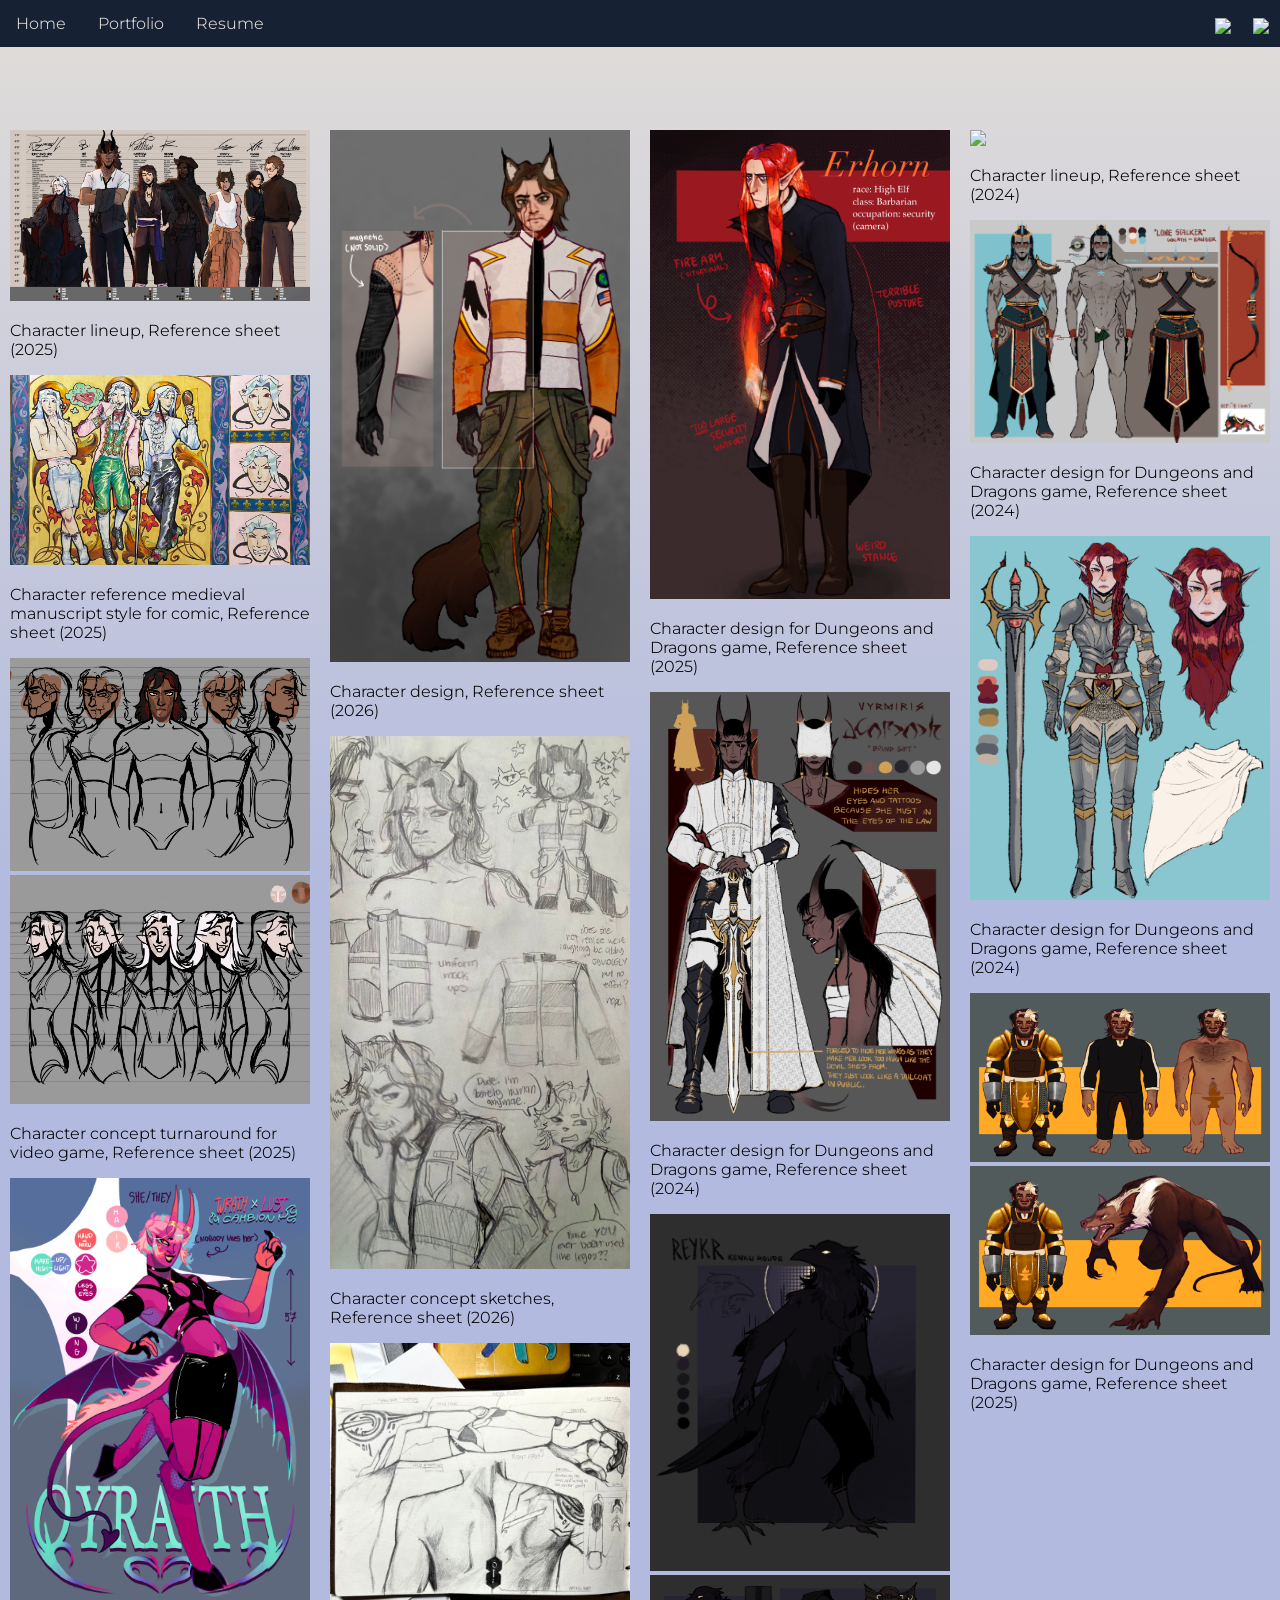
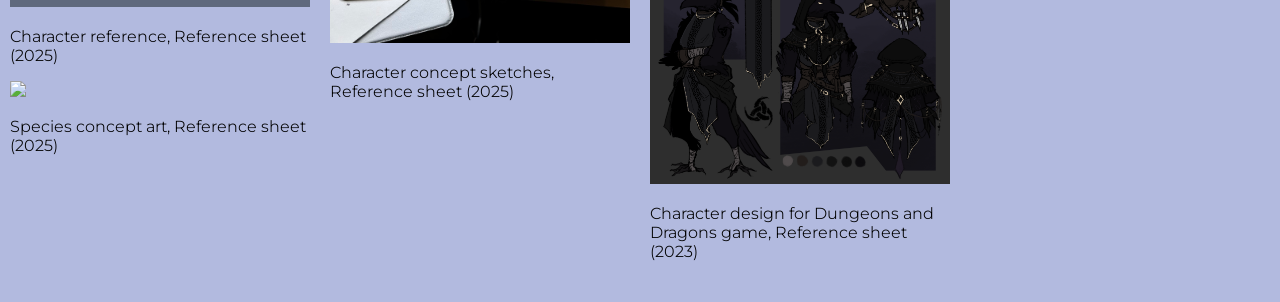
==== commit e1df92b4: "dude okay." ====
--- a/artcharacters.html
+++ b/artcharacters.html
@@ -13,7 +13,7 @@
 
   <style>
     .pieceandcaption img{
-      width: 400px;
+      width: 300px;
     }
   </style>
    
@@ -21,8 +21,8 @@
   <body>
     <!-- ⬆⬆⬆⬆ Nav Bar -->
     <ul>
-      <li><a href="home.html">Home</a></li>
-      <li><a href="index.html">Portfolio</a></li>
+      <li><a href="index.html">Home</a></li>
+      <li><a href="portfolio.html">Portfolio</a></li>
       <li><a href="resume.html">Resume</a></li>
       <li style="float: right">
         <a target="_blank" href=""
@@ -50,7 +50,7 @@
         <div class="pieceandcaption">
           <a
             data-lightbox="gallery"
-            data-title="Acrylic paint, canvas on wood plank, 4'' x 11''"
+            data-title="Digital, 3917 x 2234px"
             href="characters/RFlineup.png"
             >
             <img
@@ -58,25 +58,35 @@
             />
           </a>
           <p>
-            Character turnaround, Reference Sheet (2025)
-          </p>
-          <!-- --------- -->
-          <a
-            data-lightbox="gallery"
-            data-title="Acrylic paint, canvas on wood plank, 4'' x 11''"
+            Character lineup, Reference sheet (2025)
+          </p>
+          <!-- --------- -->
+           <a
+            data-lightbox="gallery"
+            data-title="Digital, 16'' x 12''"
+            href="illustrations/raypaper.jpeg"
+            >
+            <img
+              src="illustrations/raypaper.jpeg"
+            />
+          </a>
+          <p>
+            Character reference medieval manuscript style for comic, Reference sheet (2025)
+          </p>
+          <!-- --------- -->
+          <a
+            data-lightbox="gallery"
+            data-title="Digital, 2350 x 1667px"
             href="characters/BBturnaround.jpeg"
             >
             <img
               src="characters/BBturnaround.jpeg"
             />
           </a>
-          <p>
-            Character turnaround, Reference Sheet (2025)
-          </p>
-          <!-- --------- -->
-          <a
-            data-lightbox="gallery"
-            data-title="Acrylic paint on board 4'' x 6''"
+          <!-- --------- -->
+          <a
+            data-lightbox="gallery"
+            data-title="Digital, 2181 x 1666px"
             href="characters/rayTurnaround.jpeg"
           >
             <img
@@ -84,12 +94,12 @@
             />
           </a>
           <p>
-            Value experiment with unmixed limited palette, Painting (2022)
-          </p>
-          <!-- --------- -->
-          <a
-            data-lightbox="gallery"
-            data-title="Acrylic paint on board 4'' x 6''"
+            Character concept turnaround for video game, Reference sheet (2025)
+          </p>
+          <!-- --------- -->
+          <a
+            data-lightbox="gallery"
+            data-title="Digital, 1668 x2388px"
             href="characters/qyraith.png"
           >
             <img
@@ -97,11 +107,12 @@
             />
           </a>
           <p>
-            Value experiment with unmixed limited palette, Painting (2022)
-          </p>
-          <a
-            data-lightbox="gallery"
-            data-title="Acrylic paint on canvas 20'' x 16''"
+            Character reference, Reference sheet (2025)
+          </p>
+           <!-- --------- -->
+          <a
+            data-lightbox="gallery"
+            data-title="Digital, 2444 x 2048px"
             href="characters/bird.png"
             >
             <img 
@@ -109,7 +120,7 @@
             />
           </a>
           <p>
-            Portrait of Nana, Painting (2022)
+            Species concept art, Reference sheet (2025)
           </p>
           <!-- --------- -->
 
@@ -123,7 +134,7 @@
         <div class="pieceandcaption">
           <a
             data-lightbox="gallery"
-            data-title="Acrylic paint on canvas 20'' x 16''"
+            data-title="Digital, 637 x 1130px"
             href="characters/tommy.png"
             >
             <img 
@@ -131,12 +142,12 @@
             />
           </a>
           <p>
-            Portrait of Nana, Painting (2022)
-          </p>
-          <!-- --------- -->
-          <a
-            data-lightbox="gallery"
-            data-title="Acrylic paint on board 4'' x 6''"
+            Character design, Reference sheet (2026)
+          </p>
+          <!-- --------- -->
+          <a
+            data-lightbox="gallery"
+            data-title="Graphite on paper, 6'' x 4''"
             href="characters/tommypaper.jpeg"
           >
             <img
@@ -144,12 +155,12 @@
             />
           </a>
           <p>
-            Value experiment with unmixed limited palette, Painting (2022)
-          </p>
-          <!-- --------- -->
-          <a
-            data-lightbox="gallery"
-            data-title="Acrylic paint on board 4'' x 6''"
+            Character concept sketches, Reference sheet (2026)
+          </p>
+          <!-- --------- -->
+          <a
+            data-lightbox="gallery"
+            data-title="Graphite on paper, 9'' x 6''"
             href="characters/tommypaper3.jpeg"
           >
             <img
@@ -157,7 +168,7 @@
             />
           </a>
           <p>
-            Value experiment with unmixed limited palette, Painting (2022)
+            Character concept sketches, Reference sheet (2025)
           </p>
           
 
@@ -171,7 +182,7 @@
         <div class="pieceandcaption">
           <a
             data-lightbox="gallery"
-            data-title="Acrylic paint on board 4'' x 6''"
+            data-title="Digital, 1529 x 2388px"
             href="characters/erhorn.png"
           >
             <img
@@ -179,12 +190,12 @@
             />
           </a>
           <p>
-            Value experiment with unmixed limited palette, Painting (2022)
-          </p>
-          <!-- --------- -->
-          <a
-            data-lightbox="gallery"
-            data-title="Acrylic paint on board 4'' x 6''"
+            Character design for Dungeons and Dragons game, Reference sheet (2025)
+          </p>
+          <!-- --------- -->
+          <a
+            data-lightbox="gallery"
+            data-title="Digital, 1594 x2282px"
             href="characters/vymiris.png"
           >
             <img
@@ -192,25 +203,22 @@
             />
           </a>
           <p>
-            Value experiment with unmixed limited palette, Painting (2022)
-          </p>
-          <!-- --------- -->
-          <a
-            data-lightbox="gallery"
-            data-title="Acrylic paint on canvas 20'' x 16''"
+            Character design for Dungeons and Dragons game, Reference sheet (2024)
+          </p>
+          <!-- --------- -->
+          <a
+            data-lightbox="gallery"
+            data-title="Digital, 1402 x 1668px"
             href="characters/ryker.png"
             >
             <img 
               src="characters/ryker.png"
             />
           </a>
-          <p>
-            Portrait of Nana, Painting (2022)
-          </p>
-          <!-- --------- -->
-          <a
-            data-lightbox="gallery"
-            data-title="Acrylic paint on canvas 20'' x 16''"
+          <!-- --------- -->
+          <a
+            data-lightbox="gallery"
+            data-title="Digital, 2388 x 1668px"
             href="characters/ryker2.png"
             >
             <img 
@@ -218,7 +226,7 @@
             />
           </a>
           <p>
-            Portrait of Nana, Painting (2022)
+            Character design for Dungeons and Dragons game, Reference sheet (2023)
           </p>
 
 
@@ -232,7 +240,7 @@
         <div class="pieceandcaption">
           <a
             data-lightbox="gallery"
-            data-title="Acrylic paint on board 4'' x 6''"
+            data-title="Digital, 2227 x 1253px"
             href="characters/caligo.png"
           >
             <img
@@ -240,12 +248,12 @@
             />
           </a>
           <p>
-            Value experiment with unmixed limited palette, Painting (2022)
-          </p>
-          <!-- --------- -->
-          <a
-            data-lightbox="gallery"
-            data-title="Acrylic paint on board 4'' x 6''"
+            Character lineup, Reference sheet (2024)
+          </p>
+          <!-- --------- -->
+          <a
+            data-lightbox="gallery"
+            data-title="Digital, 2615 x 1948"
             href="characters/lonestalker.png"
             >
             <img
@@ -253,12 +261,12 @@
             />
           </a>
           <p>
-            Value experiment with unmixed limited palette, Painting (2022)
-          </p>
-          <!-- --------- -->
-          <a
-            data-lightbox="gallery"
-            data-title="Acrylic paint, canvas on wood plank, 4'' x 11''"
+            Character design for Dungeons and Dragons game, Reference sheet (2024)
+          </p>
+          <!-- --------- -->
+          <a
+            data-lightbox="gallery"
+            data-title="Digital, 1690 x 2048px"
             href="characters/luvi.png"
             >
             <img
@@ -266,25 +274,22 @@
             />
           </a>
           <p>
-            <i>Bonnie Bell, Lentils, and Angus </i>, Painting (2023)
-          </p>
-          <!-- --------- -->
-          <a
-            data-lightbox="gallery"
-            data-title="Acrylic paint on board 4'' x 6''"
+            Character design for Dungeons and Dragons game, Reference sheet (2024)
+          </p>
+          <!-- --------- -->
+          <a
+            data-lightbox="gallery"
+            data-title="Digital, 1920 x 1080px"
             href="characters/hjolmek2.png"
           >
             <img
               src="characters/hjolmek2.png"
             />
           </a>
-          <p>
-            Value experiment with unmixed limited palette, Painting (2022)
-          </p>
-          <!-- --------- -->
-          <a
-            data-lightbox="gallery"
-            data-title="Acrylic paint on board 4'' x 6''"
+          <!-- --------- -->
+          <a
+            data-lightbox="gallery"
+            data-title="Digital, 1920 x 1080px"
             href="characters/hjolmek3.png"
           >
             <img
@@ -292,7 +297,7 @@
             />
           </a>
           <p>
-            Value experiment with unmixed limited palette, Painting (2022)
+            Character design for Dungeons and Dragons game, Reference sheet (2025)
           </p>
 
 
--- a/art.css
+++ b/art.css
@@ -3,7 +3,7 @@
 .pagecontent {
   display: flex;
   align-items: start;
-  width: 90%;
+  width: 100%;
   margin: Auto;
   margin-top:70px;
   justify-content: space-evenly;
@@ -15,7 +15,7 @@
   display: flex;
   flex-direction: column;
   align-items: left;
-  width: 400px;
+  width: 300px;
   padding: 0px 10px;
   margin-bottom: 25px;
 }
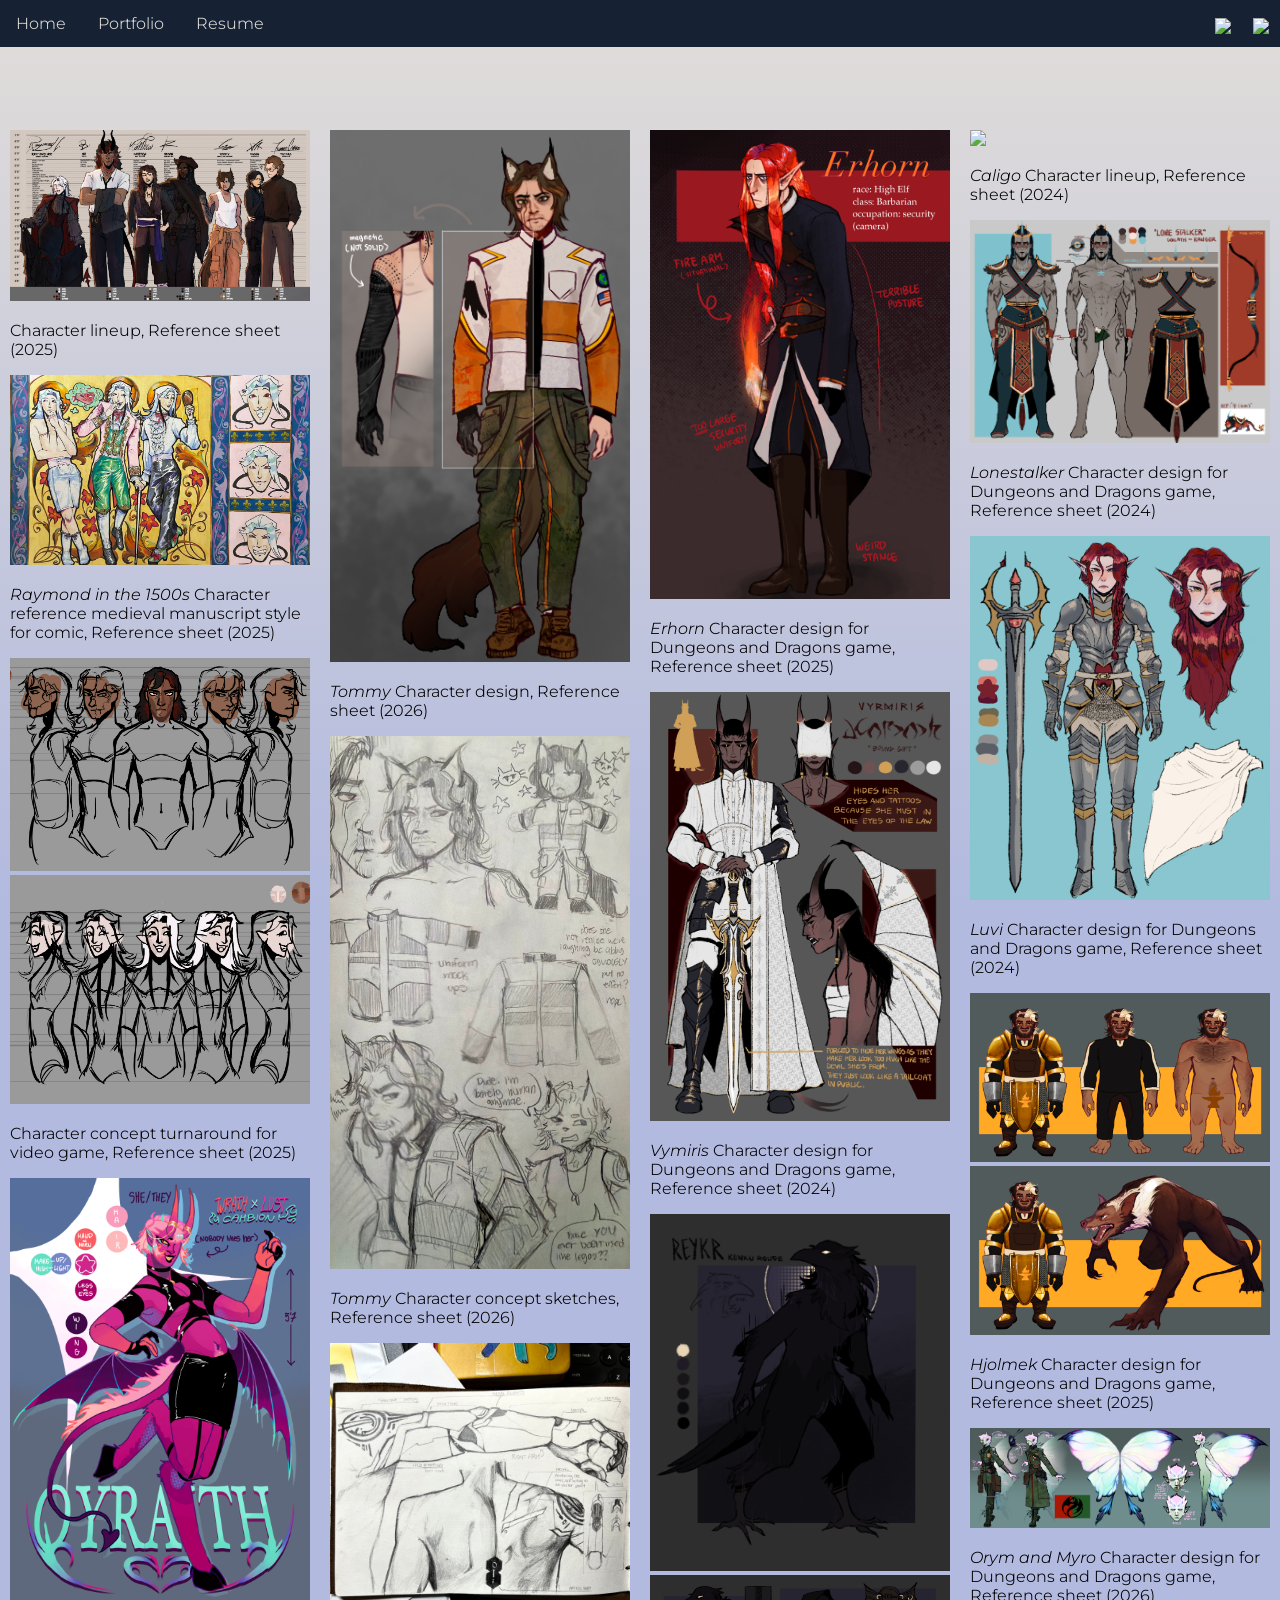
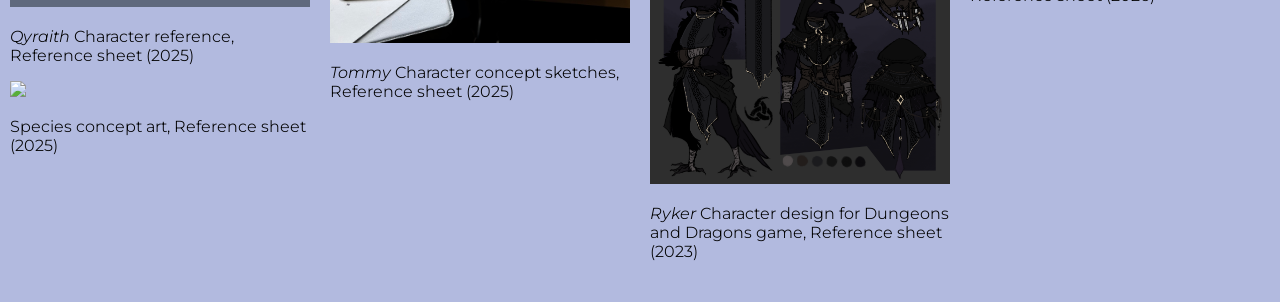
==== commit 56cc8d07: "i think im done...???" ====
--- a/artcharacters.html
+++ b/artcharacters.html
@@ -71,7 +71,7 @@
             />
           </a>
           <p>
-            Character reference medieval manuscript style for comic, Reference sheet (2025)
+            <i>Raymond in the 1500s </i> Character reference medieval manuscript style for comic, Reference sheet (2025)
           </p>
           <!-- --------- -->
           <a
@@ -107,7 +107,7 @@
             />
           </a>
           <p>
-            Character reference, Reference sheet (2025)
+            <i>Qyraith </i> Character reference, Reference sheet (2025)
           </p>
            <!-- --------- -->
           <a
@@ -142,7 +142,7 @@
             />
           </a>
           <p>
-            Character design, Reference sheet (2026)
+            <i>Tommy </i> Character design, Reference sheet (2026)
           </p>
           <!-- --------- -->
           <a
@@ -155,7 +155,7 @@
             />
           </a>
           <p>
-            Character concept sketches, Reference sheet (2026)
+            <i>Tommy </i> Character concept sketches, Reference sheet (2026)
           </p>
           <!-- --------- -->
           <a
@@ -168,7 +168,7 @@
             />
           </a>
           <p>
-            Character concept sketches, Reference sheet (2025)
+            <i>Tommy </i> Character concept sketches, Reference sheet (2025)
           </p>
           
 
@@ -190,7 +190,7 @@
             />
           </a>
           <p>
-            Character design for Dungeons and Dragons game, Reference sheet (2025)
+            <i>Erhorn </i> Character design for Dungeons and Dragons game, Reference sheet (2025)
           </p>
           <!-- --------- -->
           <a
@@ -203,7 +203,7 @@
             />
           </a>
           <p>
-            Character design for Dungeons and Dragons game, Reference sheet (2024)
+            <i>Vymiris </i> Character design for Dungeons and Dragons game, Reference sheet (2024)
           </p>
           <!-- --------- -->
           <a
@@ -226,7 +226,7 @@
             />
           </a>
           <p>
-            Character design for Dungeons and Dragons game, Reference sheet (2023)
+            <i>Ryker </i> Character design for Dungeons and Dragons game, Reference sheet (2023)
           </p>
 
 
@@ -248,7 +248,7 @@
             />
           </a>
           <p>
-            Character lineup, Reference sheet (2024)
+            <i>Caligo </i> Character lineup, Reference sheet (2024)
           </p>
           <!-- --------- -->
           <a
@@ -261,7 +261,7 @@
             />
           </a>
           <p>
-            Character design for Dungeons and Dragons game, Reference sheet (2024)
+            <i>Lonestalker </i> Character design for Dungeons and Dragons game, Reference sheet (2024)
           </p>
           <!-- --------- -->
           <a
@@ -274,7 +274,7 @@
             />
           </a>
           <p>
-            Character design for Dungeons and Dragons game, Reference sheet (2024)
+            <i>Luvi </i> Character design for Dungeons and Dragons game, Reference sheet (2024)
           </p>
           <!-- --------- -->
           <a
@@ -297,7 +297,20 @@
             />
           </a>
           <p>
-            Character design for Dungeons and Dragons game, Reference sheet (2025)
+            <i>Hjolmek </i> Character design for Dungeons and Dragons game, Reference sheet (2025)
+          </p>
+          <!-- --------- -->
+          <a
+            data-lightbox="gallery"
+            data-title="Digital, 3225 x 1080px"
+            href="characters/twins.png"
+          >
+            <img
+              src="characters/twins.png"
+            />
+          </a>
+          <p>
+            <i>Orym and Myro </i> Character design for Dungeons and Dragons game, Reference sheet (2026)
           </p>
 
 
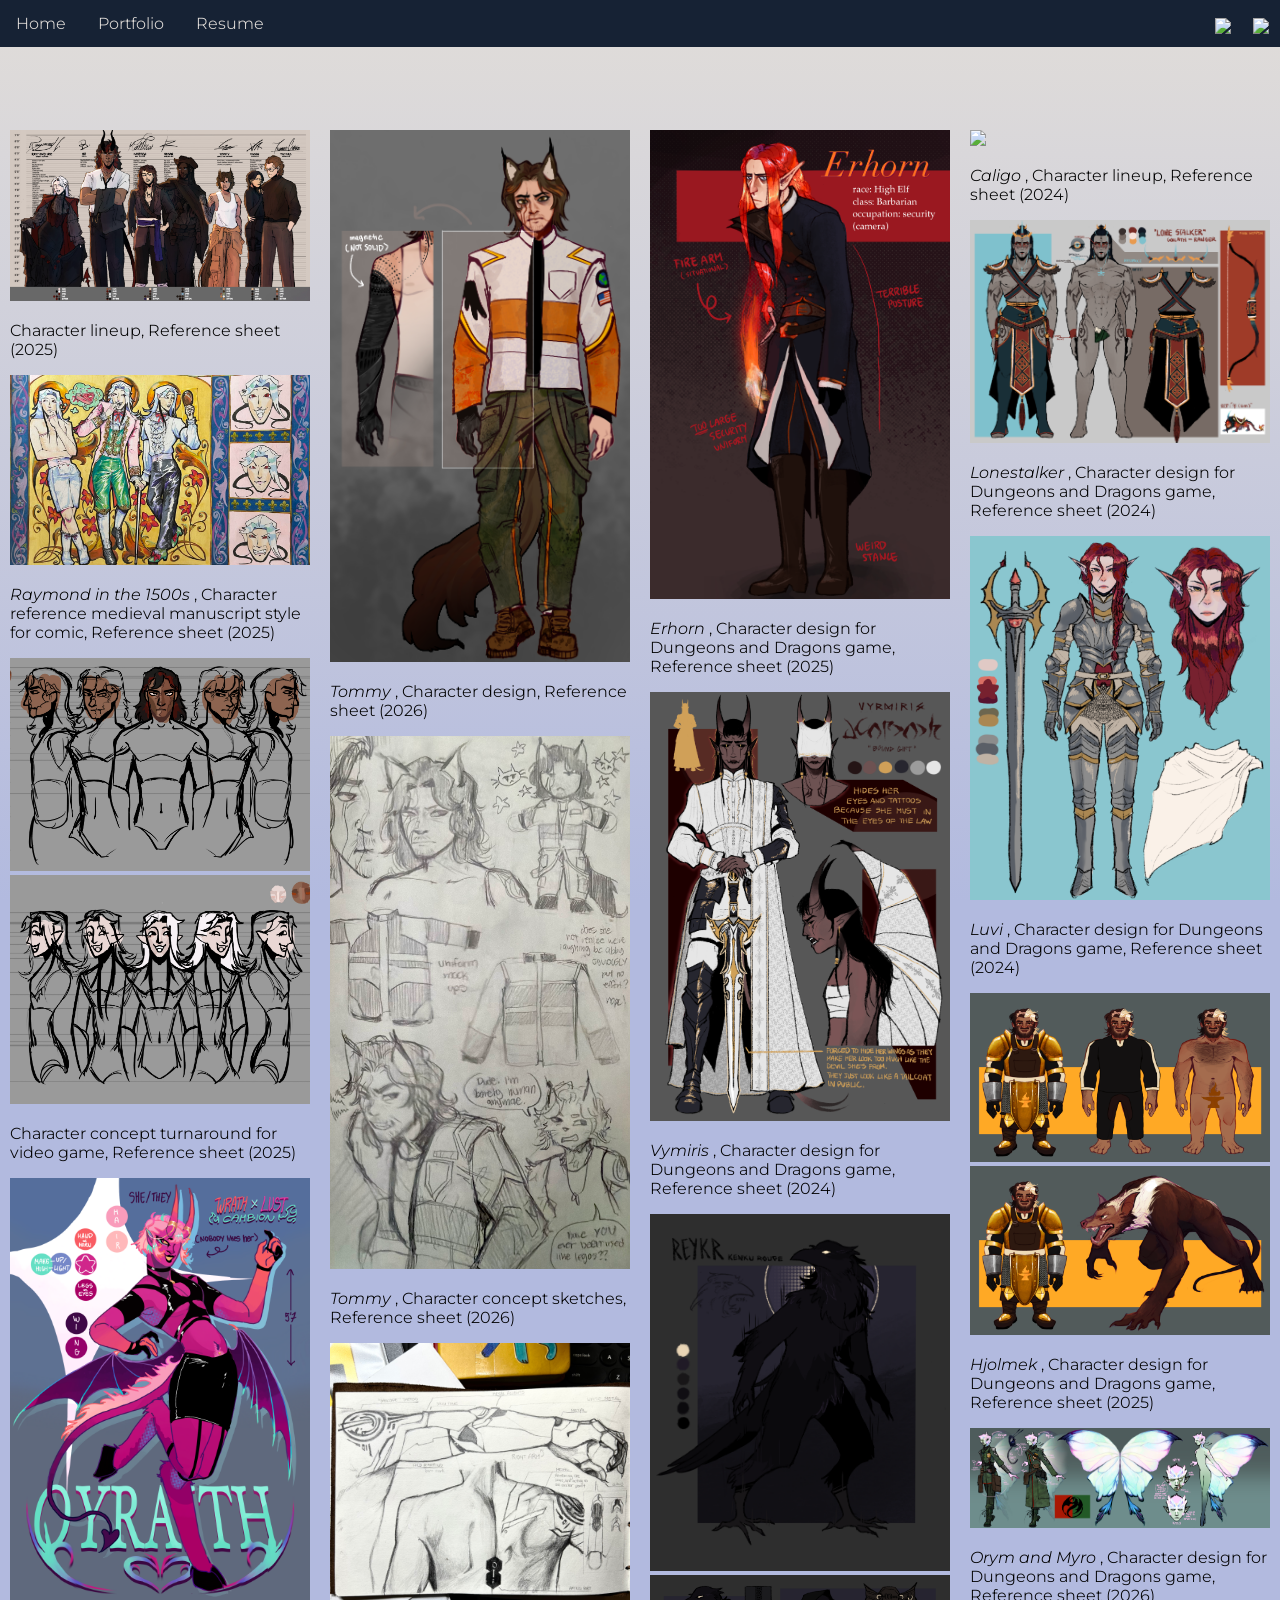
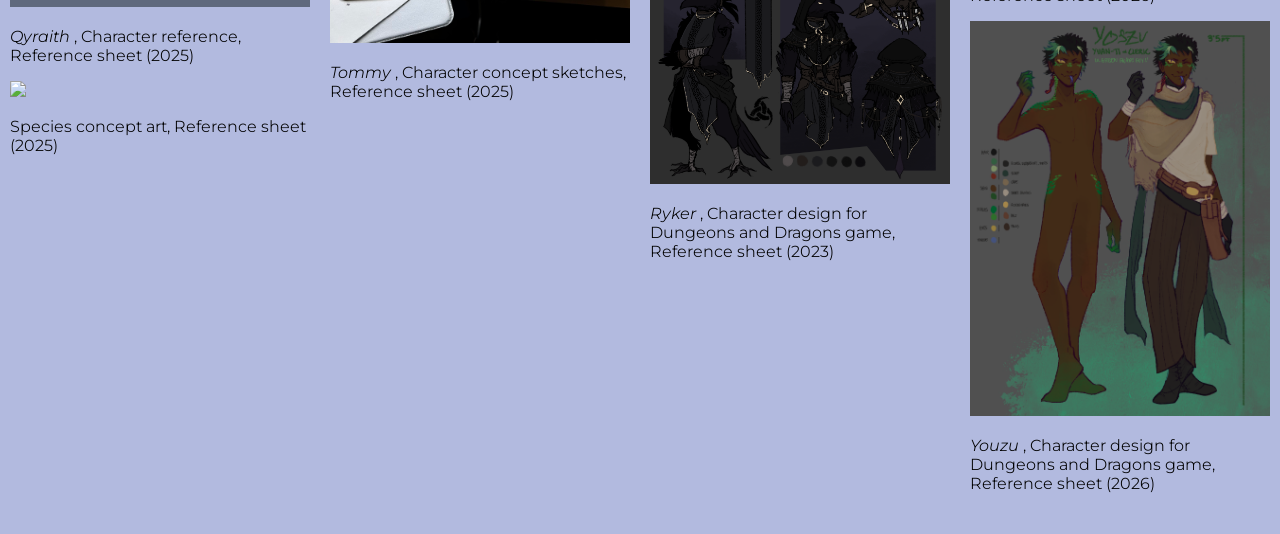
==== commit c12d8638: "oops i forgot" ====
--- a/artcharacters.html
+++ b/artcharacters.html
@@ -71,7 +71,7 @@
             />
           </a>
           <p>
-            <i>Raymond in the 1500s </i> Character reference medieval manuscript style for comic, Reference sheet (2025)
+            <i>Raymond in the 1500s </i>, Character reference medieval manuscript style for comic, Reference sheet (2025)
           </p>
           <!-- --------- -->
           <a
@@ -107,7 +107,7 @@
             />
           </a>
           <p>
-            <i>Qyraith </i> Character reference, Reference sheet (2025)
+            <i>Qyraith </i>, Character reference, Reference sheet (2025)
           </p>
            <!-- --------- -->
           <a
@@ -142,7 +142,7 @@
             />
           </a>
           <p>
-            <i>Tommy </i> Character design, Reference sheet (2026)
+            <i>Tommy </i>, Character design, Reference sheet (2026)
           </p>
           <!-- --------- -->
           <a
@@ -155,7 +155,7 @@
             />
           </a>
           <p>
-            <i>Tommy </i> Character concept sketches, Reference sheet (2026)
+            <i>Tommy </i>, Character concept sketches, Reference sheet (2026)
           </p>
           <!-- --------- -->
           <a
@@ -168,7 +168,7 @@
             />
           </a>
           <p>
-            <i>Tommy </i> Character concept sketches, Reference sheet (2025)
+            <i>Tommy </i>, Character concept sketches, Reference sheet (2025)
           </p>
           
 
@@ -190,7 +190,7 @@
             />
           </a>
           <p>
-            <i>Erhorn </i> Character design for Dungeons and Dragons game, Reference sheet (2025)
+            <i>Erhorn </i>, Character design for Dungeons and Dragons game, Reference sheet (2025)
           </p>
           <!-- --------- -->
           <a
@@ -203,7 +203,7 @@
             />
           </a>
           <p>
-            <i>Vymiris </i> Character design for Dungeons and Dragons game, Reference sheet (2024)
+            <i>Vymiris </i>, Character design for Dungeons and Dragons game, Reference sheet (2024)
           </p>
           <!-- --------- -->
           <a
@@ -226,7 +226,7 @@
             />
           </a>
           <p>
-            <i>Ryker </i> Character design for Dungeons and Dragons game, Reference sheet (2023)
+            <i>Ryker </i>, Character design for Dungeons and Dragons game, Reference sheet (2023)
           </p>
 
 
@@ -248,7 +248,7 @@
             />
           </a>
           <p>
-            <i>Caligo </i> Character lineup, Reference sheet (2024)
+            <i>Caligo </i>, Character lineup, Reference sheet (2024)
           </p>
           <!-- --------- -->
           <a
@@ -261,7 +261,7 @@
             />
           </a>
           <p>
-            <i>Lonestalker </i> Character design for Dungeons and Dragons game, Reference sheet (2024)
+            <i>Lonestalker </i>, Character design for Dungeons and Dragons game, Reference sheet (2024)
           </p>
           <!-- --------- -->
           <a
@@ -274,7 +274,7 @@
             />
           </a>
           <p>
-            <i>Luvi </i> Character design for Dungeons and Dragons game, Reference sheet (2024)
+            <i>Luvi </i>, Character design for Dungeons and Dragons game, Reference sheet (2024)
           </p>
           <!-- --------- -->
           <a
@@ -297,7 +297,7 @@
             />
           </a>
           <p>
-            <i>Hjolmek </i> Character design for Dungeons and Dragons game, Reference sheet (2025)
+            <i>Hjolmek </i>, Character design for Dungeons and Dragons game, Reference sheet (2025)
           </p>
           <!-- --------- -->
           <a
@@ -310,9 +310,21 @@
             />
           </a>
           <p>
-            <i>Orym and Myro </i> Character design for Dungeons and Dragons game, Reference sheet (2026)
-          </p>
-
+            <i>Orym and Myro </i>, Character design for Dungeons and Dragons game, Reference sheet (2026)
+          </p>
+           <!-- --------- -->
+          <a
+            data-lightbox="gallery"
+            data-title="Digital, 3225 x 1080px"
+            href="characters/youzu.png"
+          >
+            <img
+              src="characters/youzu.png"
+            />
+          </a>
+          <p>
+            <i>Youzu </i>, Character design for Dungeons and Dragons game, Reference sheet (2026)
+          </p>
 
 
 
